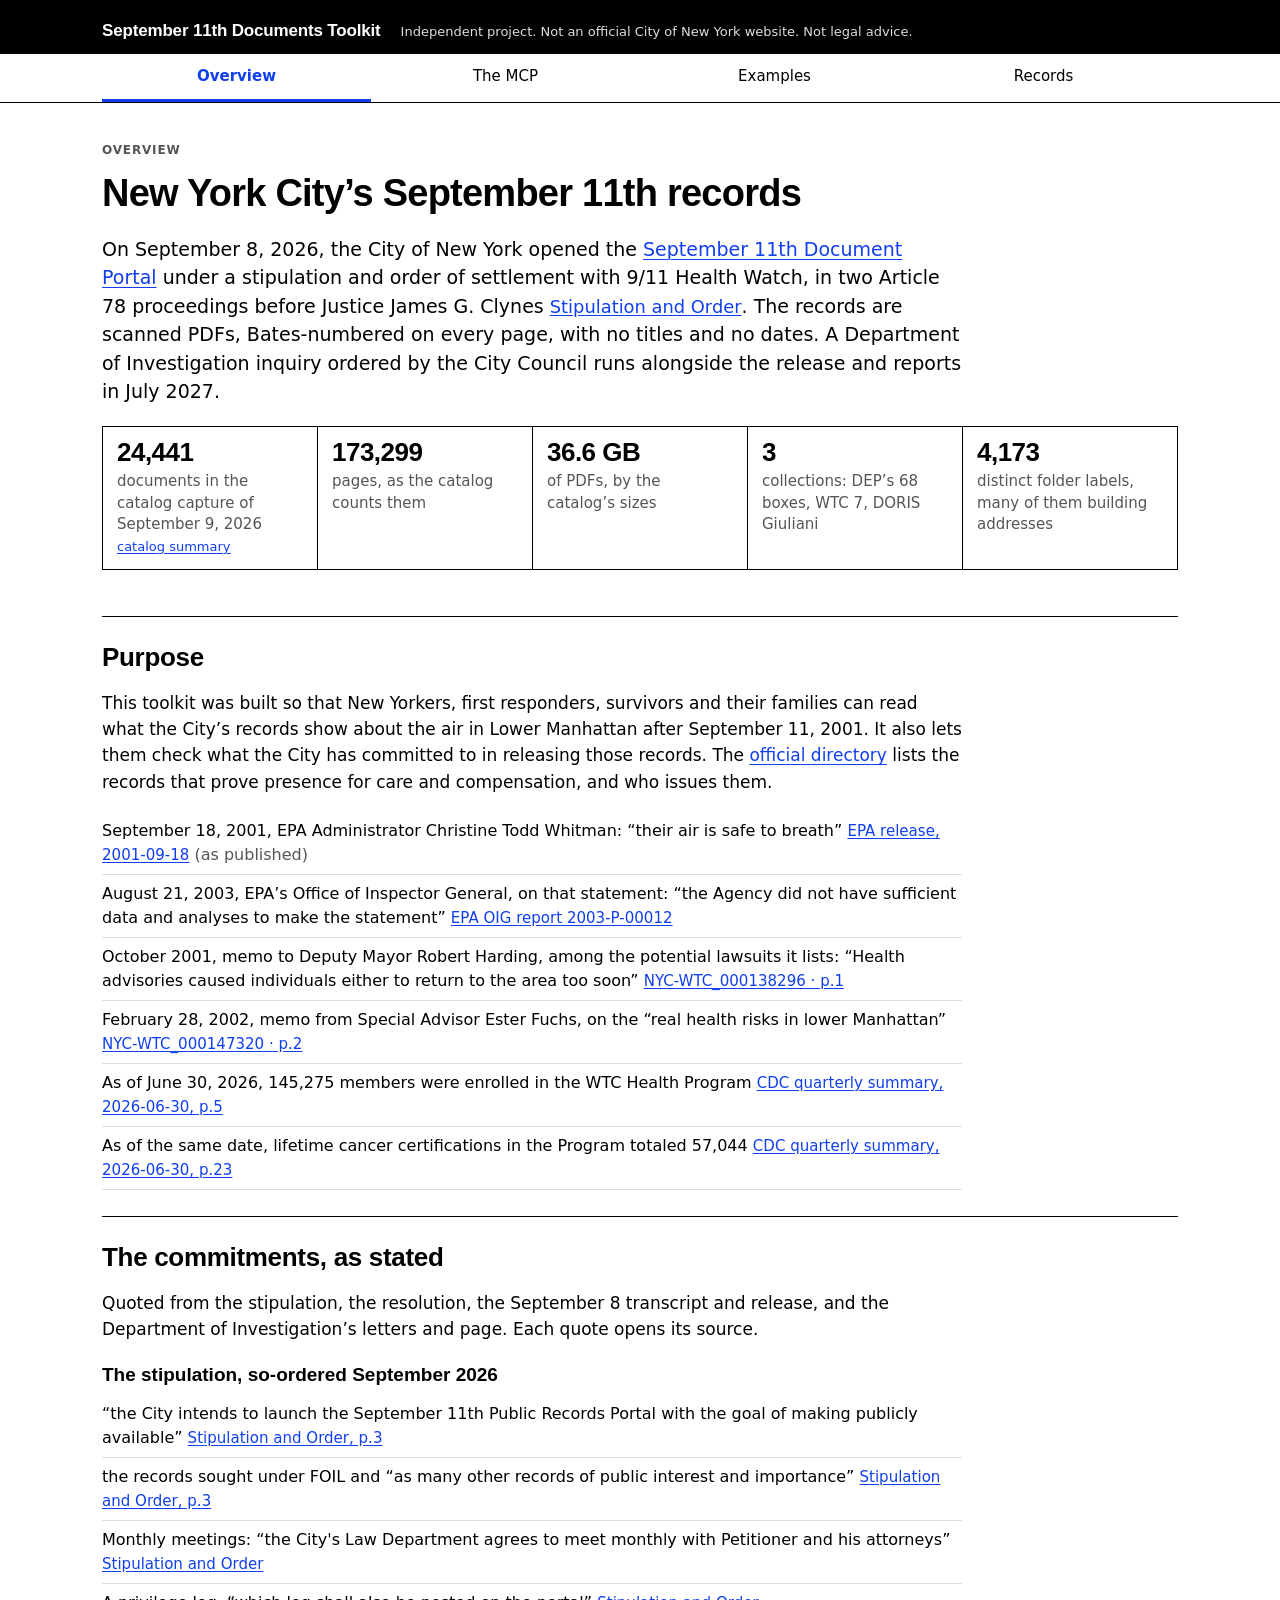
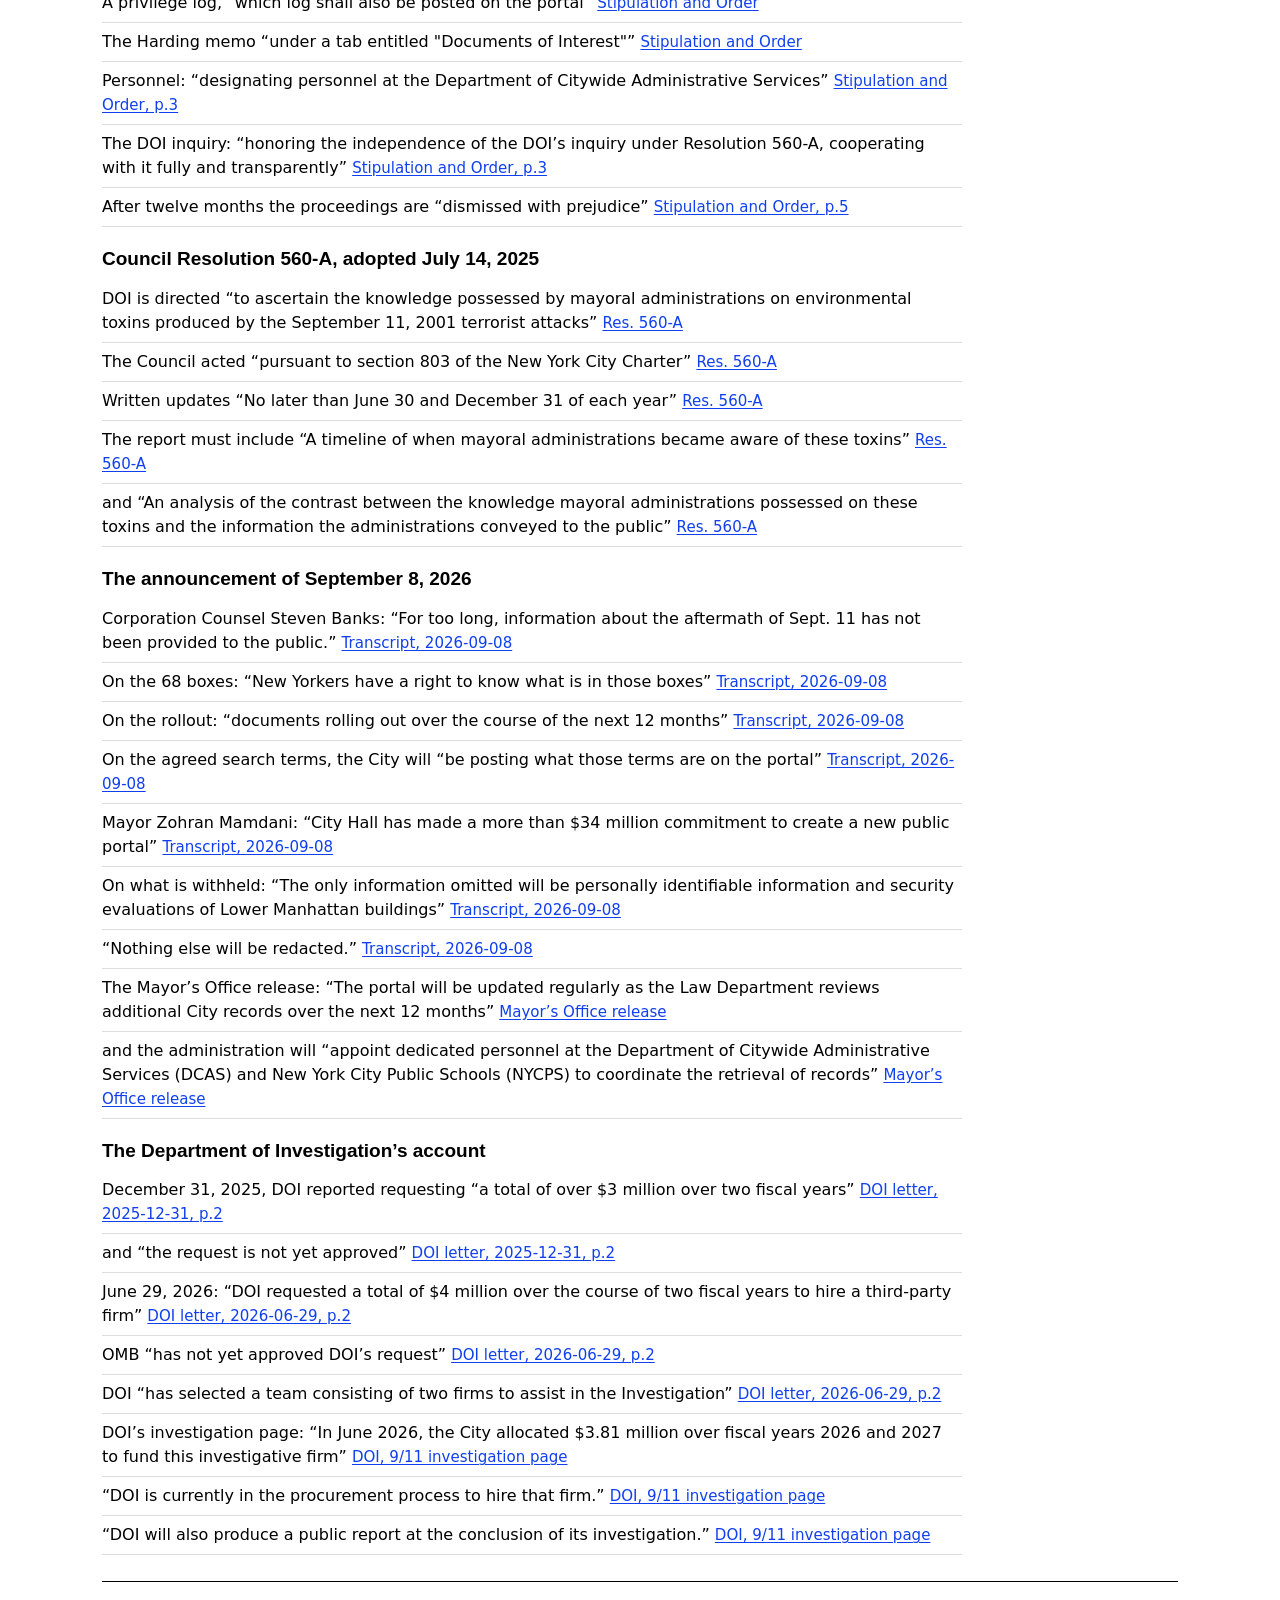
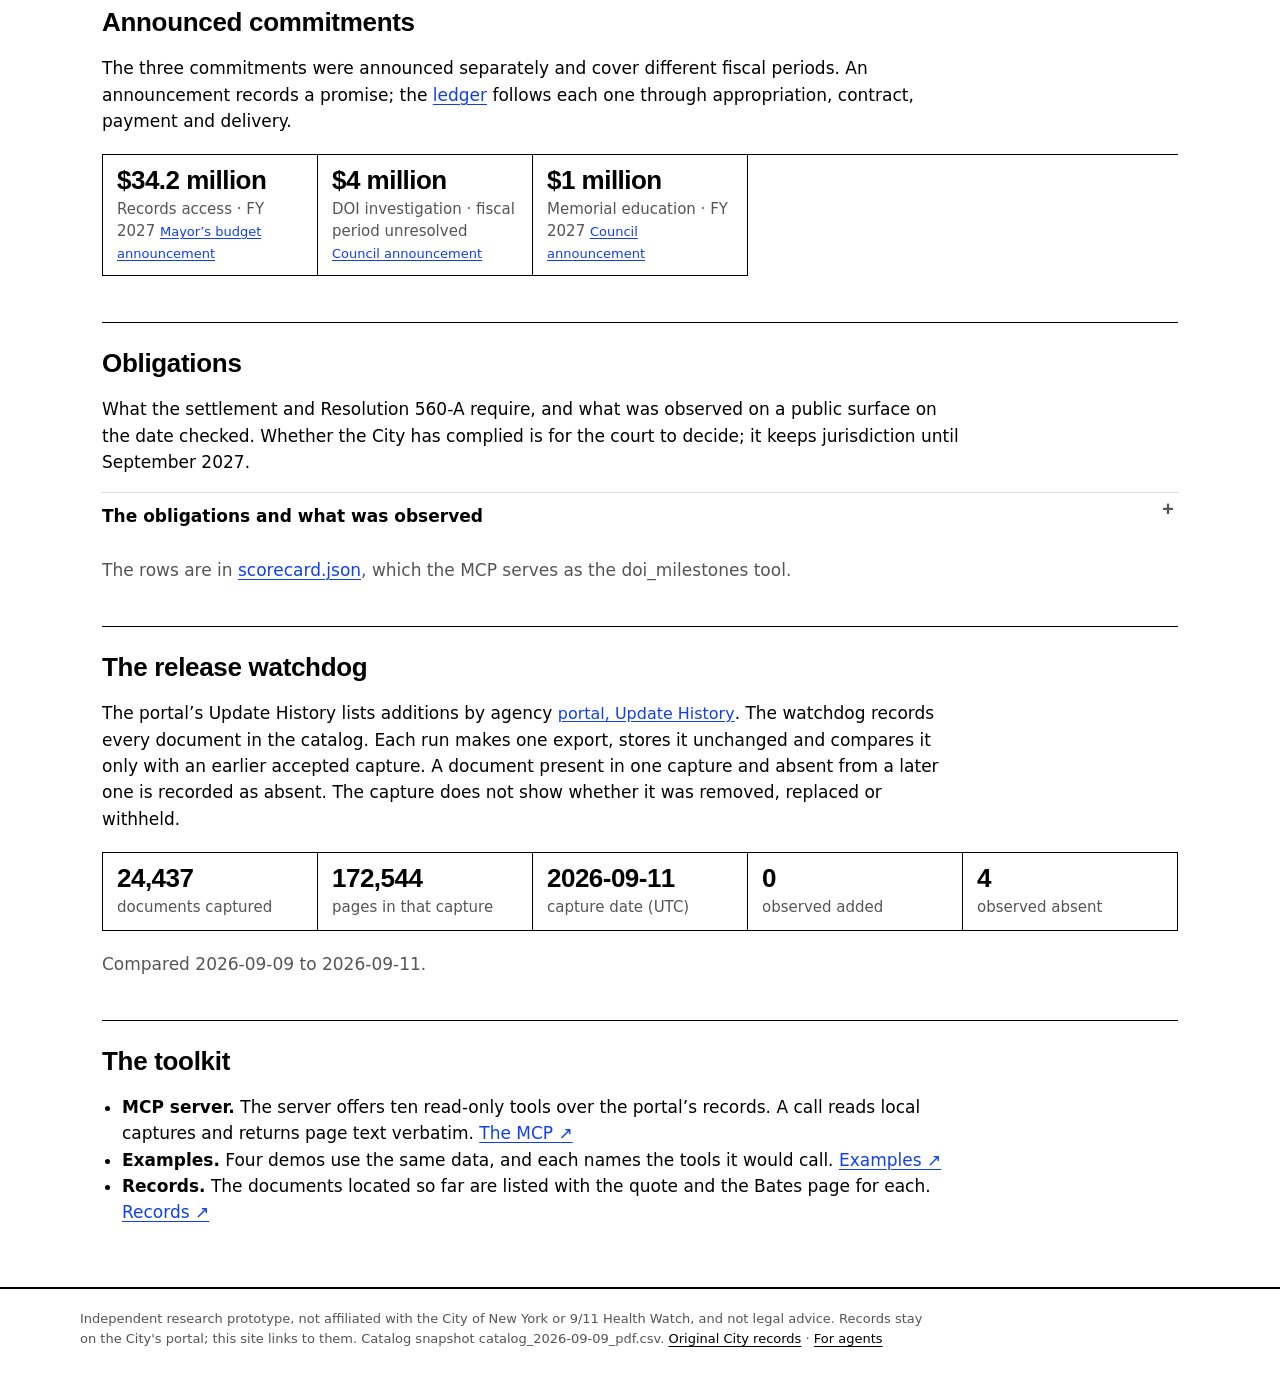
==== docs/index.html @ 3d961993 "Publish the September 11th Documents toolkit A read-only MCP server over New York City's September 1" ====
<!DOCTYPE html>
<html lang="en" data-theme="light">
<head>
<meta charset="utf-8">
<meta http-equiv="Content-Security-Policy" content="default-src 'none'; script-src 'self'; style-src 'self'; img-src 'self' data:; connect-src 'self'; object-src 'none'; base-uri 'none'; form-action 'none'">
<meta name="referrer" content="no-referrer">
<meta name="viewport" content="width=device-width, initial-scale=1">
<title>Overview · September 11th Documents Toolkit</title>
<meta name="description" content="Independent tools over New York City's September 11th Document Portal, built so New Yorkers, first responders and their families can read what the records show about the air after September 11, 2001: what the settlement and Council Resolution 560-A require, what the City said on September 8, 2026, what was announced for it, and what the catalog captures show.">
<link rel="canonical" href="https://pranava0x0.github.io/sept11documents-mcp/">
<link rel="stylesheet" href="assets/site.css?v=d8587092">
</head>
<body>
<a class="skip" href="#main">Skip to main content</a>
<!-- BUILD:mast -->
<header class="mast"><div class="in"><a class="word" href="index.html">September 11th Documents Toolkit</a><span class="note">Independent project. Not an official City of New York website. Not legal advice.</span></div></header>
<nav class="top" aria-label="Pages"><div class="in"><ul>
<li><a href="index.html" aria-current="page">Overview</a></li><li><a href="toolkit.html">The MCP</a></li><li><a href="examples.html">Examples</a></li><li><a href="records.html">Records</a></li>
</ul></div></nav>
<!-- /BUILD:mast -->
<main id="main">
<section id="overview">
<p class="eyebrow">Overview</p>
<h1 id="top">New York City’s September 11th records</h1>
<p class="intro">On September 8, 2026, the City of New York opened the <a href="https://sept11documents.cityofnewyork.us/">September 11th Document Portal</a> under a stipulation and order of settlement with 9/11 Health Watch, in two Article 78 proceedings before Justice James G. Clynes <a class="cite" href="https://www.911healthwatch.org/files/101ba5889feaae84c19c8f8.pdf">Stipulation and Order</a>. The records are scanned PDFs, Bates-numbered on every page, with no titles and no dates. A Department of Investigation inquiry ordered by the City Council runs alongside the release and reports in July 2027.</p>
<div class="ledger" aria-label="The catalog on September 9, 2026">
<div><b data-metric="documents">24,441</b><span>documents in the catalog capture of September 9, 2026 <a class="cite" href="data/catalog-summary.json">catalog summary</a></span></div>
<div><b data-metric="pages">173,299</b><span>pages, as the catalog counts them</span></div>
<div><b data-metric="pdf_bytes">36.6 GB</b><span>of PDFs, by the catalog’s sizes</span></div>
<div><b data-metric="collections">3</b><span>collections: DEP’s 68 boxes, WTC 7, DORIS Giuliani</span></div>
<div><b data-metric="folders">4,173</b><span>distinct folder labels, many of them building addresses</span></div>
</div>
</section>
<section id="purpose">
<h2>Purpose</h2>
<p>This toolkit was built so that New Yorkers, first responders, survivors and their families can read what the City’s records show about the air in Lower Manhattan after September 11, 2001. It also lets them check what the City has committed to in releasing those records. The <a href="examples.html#demo-help">official directory</a> lists the records that prove presence for care and compensation, and who issues them.</p>
<!-- BUILD:purpose -->
<ul class="statements"><li>September 18, 2001, EPA Administrator Christine Todd Whitman: <q>their air is safe to breath</q> <a class="cite" href="https://www.epa.gov/archive/epapages/newsroom_archive/newsreleases/ed368f43303656488525744e00039488.html">EPA release, 2001-09-18</a> <span class="muted">(as published)</span></li><li>August 21, 2003, EPA’s Office of Inspector General, on that statement: <q>the Agency did not have sufficient data and analyses to make the statement</q> <a class="cite" href="https://19january2021snapshot.epa.gov/sites/static/files/2015-10/documents/wtc_report_20030821.pdf">EPA OIG report 2003-P-00012</a></li><li>October 2001, memo to Deputy Mayor Robert Harding, among the potential lawsuits it lists: <q>Health advisories caused individuals either to return to the area too soon</q> <a class="cite" href="https://sept11documents.cityofnewyork.us/apps/content/September11_MD/NYC-WTC_000138296.pdf#page=1">NYC-WTC_000138296 · p.1</a></li><li>February 28, 2002, memo from Special Advisor Ester Fuchs, on the <q>real health risks in lower Manhattan</q> <a class="cite" href="https://sept11documents.cityofnewyork.us/apps/content/September11_MD/NYC-WTC_000147320.pdf#page=2">NYC-WTC_000147320 · p.2</a></li><li>As of June 30, 2026, 145,275 members were enrolled in the WTC Health Program <a class="cite" href="https://www.cdc.gov/wtc/pdfs/statistics/20260630_External_QuarterlyProgramSummary.pdf">CDC quarterly summary, 2026-06-30, p.5</a></li><li>As of the same date, lifetime cancer certifications in the Program totaled 57,044 <a class="cite" href="https://www.cdc.gov/wtc/pdfs/statistics/20260630_External_QuarterlyProgramSummary.pdf">CDC quarterly summary, 2026-06-30, p.23</a></li></ul>
<!-- /BUILD:purpose -->
</section>
<section id="statements">
<h2>The commitments, as stated</h2>
<p>Quoted from the stipulation, the resolution, the September 8 transcript and release, and the Department of Investigation’s letters and page. Each quote opens its source.</p>
<!-- BUILD:statements -->
<h3>The stipulation, so-ordered September 2026</h3>
<ul class="statements"><li><q>the City intends to launch the September 11th Public Records Portal with the goal of making publicly available</q> <a class="cite" href="https://www.911healthwatch.org/files/101ba5889feaae84c19c8f8.pdf">Stipulation and Order, p.3</a></li><li>the records sought under FOIL and <q>as many other records of public interest and importance</q> <a class="cite" href="https://www.911healthwatch.org/files/101ba5889feaae84c19c8f8.pdf">Stipulation and Order, p.3</a></li><li>Monthly meetings: <q>the City&#x27;s Law Department agrees to meet monthly with Petitioner and his attorneys</q> <a class="cite" href="https://www.911healthwatch.org/files/101ba5889feaae84c19c8f8.pdf">Stipulation and Order</a></li><li>A privilege log, <q>which log shall also be posted on the portal</q> <a class="cite" href="https://www.911healthwatch.org/files/101ba5889feaae84c19c8f8.pdf">Stipulation and Order</a></li><li>The Harding memo <q>under a tab entitled &quot;Documents of Interest&quot;</q> <a class="cite" href="https://www.911healthwatch.org/files/101ba5889feaae84c19c8f8.pdf">Stipulation and Order</a></li><li>Personnel: <q>designating personnel at the Department of Citywide Administrative Services</q> <a class="cite" href="https://www.911healthwatch.org/files/101ba5889feaae84c19c8f8.pdf">Stipulation and Order, p.3</a></li><li>The DOI inquiry: <q>honoring the independence of the DOI’s inquiry under Resolution 560-A, cooperating with it fully and transparently</q> <a class="cite" href="https://www.911healthwatch.org/files/101ba5889feaae84c19c8f8.pdf">Stipulation and Order, p.3</a></li><li>After twelve months the proceedings are <q>dismissed with prejudice</q> <a class="cite" href="https://www.911healthwatch.org/files/101ba5889feaae84c19c8f8.pdf">Stipulation and Order, p.5</a></li></ul>
<h3>Council Resolution 560-A, adopted July 14, 2025</h3>
<ul class="statements"><li>DOI is directed <q>to ascertain the knowledge possessed by mayoral administrations on environmental toxins produced by the September 11, 2001 terrorist attacks</q> <a class="cite" href="https://legistar.council.nyc.gov/LegislationDetail.aspx?GUID=E65C6055-76FF-41B9-BDC5-016ED8FF75B0&amp;ID=6860206">Res. 560-A</a></li><li>The Council acted <q>pursuant to section 803 of the New York City Charter</q> <a class="cite" href="https://legistar.council.nyc.gov/LegislationDetail.aspx?GUID=E65C6055-76FF-41B9-BDC5-016ED8FF75B0&amp;ID=6860206">Res. 560-A</a></li><li>Written updates <q>No later than June 30 and December 31 of each year</q> <a class="cite" href="https://legistar.council.nyc.gov/LegislationDetail.aspx?GUID=E65C6055-76FF-41B9-BDC5-016ED8FF75B0&amp;ID=6860206">Res. 560-A</a></li><li>The report must include <q>A timeline of when mayoral administrations became aware of these toxins</q> <a class="cite" href="https://legistar.council.nyc.gov/LegislationDetail.aspx?GUID=E65C6055-76FF-41B9-BDC5-016ED8FF75B0&amp;ID=6860206">Res. 560-A</a></li><li>and <q>An analysis of the contrast between the knowledge mayoral administrations possessed on these toxins and the information the administrations conveyed to the public</q> <a class="cite" href="https://legistar.council.nyc.gov/LegislationDetail.aspx?GUID=E65C6055-76FF-41B9-BDC5-016ED8FF75B0&amp;ID=6860206">Res. 560-A</a></li></ul>
<h3>The announcement of September 8, 2026</h3>
<ul class="statements"><li>Corporation Counsel Steven Banks: <q>For too long, information about the aftermath of Sept. 11 has not been provided to the public.</q> <a class="cite" href="https://www.nyc.gov/mayors-office/news/2026/09/transcript--25-years-later--mamdani-adminstrtation-opens-city-s-">Transcript, 2026-09-08</a></li><li>On the 68 boxes: <q>New Yorkers have a right to know what is in those boxes</q> <a class="cite" href="https://www.nyc.gov/mayors-office/news/2026/09/transcript--25-years-later--mamdani-adminstrtation-opens-city-s-">Transcript, 2026-09-08</a></li><li>On the rollout: <q>documents rolling out over the course of the next 12 months</q> <a class="cite" href="https://www.nyc.gov/mayors-office/news/2026/09/transcript--25-years-later--mamdani-adminstrtation-opens-city-s-">Transcript, 2026-09-08</a></li><li>On the agreed search terms, the City will <q>be posting what those terms are on the portal</q> <a class="cite" href="https://www.nyc.gov/mayors-office/news/2026/09/transcript--25-years-later--mamdani-adminstrtation-opens-city-s-">Transcript, 2026-09-08</a></li><li>Mayor Zohran Mamdani: <q>City Hall has made a more than $34 million commitment to create a new public portal</q> <a class="cite" href="https://www.nyc.gov/mayors-office/news/2026/09/transcript--25-years-later--mamdani-adminstrtation-opens-city-s-">Transcript, 2026-09-08</a></li><li>On what is withheld: <q>The only information omitted will be personally identifiable information and security evaluations of Lower Manhattan buildings</q> <a class="cite" href="https://www.nyc.gov/mayors-office/news/2026/09/transcript--25-years-later--mamdani-adminstrtation-opens-city-s-">Transcript, 2026-09-08</a></li><li><q>Nothing else will be redacted.</q> <a class="cite" href="https://www.nyc.gov/mayors-office/news/2026/09/transcript--25-years-later--mamdani-adminstrtation-opens-city-s-">Transcript, 2026-09-08</a></li><li>The Mayor’s Office release: <q>The portal will be updated regularly as the Law Department reviews additional City records over the next 12 months</q> <a class="cite" href="https://www.nyc.gov/mayors-office/news/2026/09/25-years-later--mamdani-administration-opens-city-s-9-11-records">Mayor’s Office release</a></li><li>and the administration will <q>appoint dedicated personnel at the Department of Citywide Administrative Services (DCAS) and New York City Public Schools (NYCPS) to coordinate the retrieval of records</q> <a class="cite" href="https://www.nyc.gov/mayors-office/news/2026/09/25-years-later--mamdani-administration-opens-city-s-9-11-records">Mayor’s Office release</a></li></ul>
<h3>The Department of Investigation’s account</h3>
<ul class="statements"><li>December 31, 2025, DOI reported requesting <q>a total of over $3 million over two fiscal years</q> <a class="cite" href="https://www.nyc.gov/assets/doi/downloads/Sept_11_Investigation/12_31_2025Councilupdate.pdf">DOI letter, 2025-12-31, p.2</a></li><li>and <q>the request is not yet approved</q> <a class="cite" href="https://www.nyc.gov/assets/doi/downloads/Sept_11_Investigation/12_31_2025Councilupdate.pdf">DOI letter, 2025-12-31, p.2</a></li><li>June 29, 2026: <q>DOI requested a total of $4 million over the course of two fiscal years to hire a third-party firm</q> <a class="cite" href="https://www.nyc.gov/assets/doi/downloads/Sept_11_Investigation/06_29_2026Council_update.pdf">DOI letter, 2026-06-29, p.2</a></li><li>OMB <q>has not yet approved DOI’s request</q> <a class="cite" href="https://www.nyc.gov/assets/doi/downloads/Sept_11_Investigation/06_29_2026Council_update.pdf">DOI letter, 2026-06-29, p.2</a></li><li>DOI <q>has selected a team consisting of two firms to assist in the Investigation</q> <a class="cite" href="https://www.nyc.gov/assets/doi/downloads/Sept_11_Investigation/06_29_2026Council_update.pdf">DOI letter, 2026-06-29, p.2</a></li><li>DOI’s investigation page: <q>In June 2026, the City allocated $3.81 million over fiscal years 2026 and 2027 to fund this investigative firm</q> <a class="cite" href="https://www.nyc.gov/site/doi/newsroom/9-11-investigation.page">DOI, 9/11 investigation page</a></li><li><q>DOI is currently in the procurement process to hire that firm.</q> <a class="cite" href="https://www.nyc.gov/site/doi/newsroom/9-11-investigation.page">DOI, 9/11 investigation page</a></li><li><q>DOI will also produce a public report at the conclusion of its investigation.</q> <a class="cite" href="https://www.nyc.gov/site/doi/newsroom/9-11-investigation.page">DOI, 9/11 investigation page</a></li></ul>
<!-- /BUILD:statements -->
</section>
<section id="money">
<h2>Announced commitments</h2>
<p>The three commitments were announced separately and cover different fiscal periods. An announcement records a promise; the <a href="examples.html#demo-budget">ledger</a> follows each one through appropriation, contract, payment and delivery.</p>
<!-- BUILD:money -->
<div class="ledger money" aria-label="Announced commitments"><div><b>$34.2 million</b><span>Records access · FY 2027 <a class="cite" href="https://www.nyc.gov/mayors-office/news/2026/06/mayor-mamdani--speaker-menin-reach-handshake-agreement-on-balanc">Mayor’s budget announcement</a></span></div><div><b>$4 million</b><span>DOI investigation · fiscal period unresolved <a class="cite" href="https://council.nyc.gov/press/2026/09/03/3231/">Council announcement</a></span></div><div><b>$1 million</b><span>Memorial education · FY 2027 <a class="cite" href="https://council.nyc.gov/press/2026/09/03/3231/">Council announcement</a></span></div></div>
<!-- /BUILD:money -->
</section>
<section id="obligations">
<h2>Obligations</h2>
<p>What the settlement and Resolution 560-A require, and what was observed on a public surface on the date checked. Whether the City has complied is for the court to decide; it keeps jurisdiction until September 2027.</p>
<details class="fold"><summary>The obligations and what was observed</summary>
<div class="foldbody"><div class="tw"><table>
<colgroup><col class="w14"><col class="w40"><col class="w14"><col class="w32"></colgroup>
<thead><tr><th>Date</th><th>Obligation</th><th>Source</th><th>Status (2026-09-09)</th></tr></thead>
<tbody>
<tr><td data-label="Date">2026-09-08</td><td data-label="Obligation">Portal launched with the records sought under FOIL plus other records of public interest</td><td data-label="Source"><a class="cite" href="https://www.911healthwatch.org/files/101ba5889feaae84c19c8f8.pdf">stipulation</a></td><td data-label="Status (2026-09-09)"><span class="badge met">observed</span></td></tr>
<tr><td data-label="Date">2026-09-08</td><td data-label="Obligation">Harding memo linked under "Documents of Interest"; FAQ explains how it was identified</td><td data-label="Source"><a class="cite" href="https://www.911healthwatch.org/files/101ba5889feaae84c19c8f8.pdf">stipulation</a></td><td data-label="Status (2026-09-09)"><span class="badge partial">partially observed</span><span class="cellnote">Tab previously observed; FAQ explanation read September 9; independent review pending.</span></td></tr>
<tr><td data-label="Date">Monthly, Sept 2026 – Aug 2027</td><td data-label="Obligation">Law Department meets 9/11 Health Watch: documents and pages produced, sources, subjects; new search terms may be raised</td><td data-label="Source"><a class="cite" href="https://www.911healthwatch.org/files/101ba5889feaae84c19c8f8.pdf">stipulation ¶1</a></td><td data-label="Status (2026-09-09)"><span class="badge upcoming">upcoming</span></td></tr>
<tr><td data-label="Date">Rolling</td><td data-label="Obligation">Agreed search terms posted on the portal</td><td data-label="Source"><a class="cite" href="https://www.nyc.gov/mayors-office/news/2026/09/transcript--25-years-later--mamdani-adminstrtation-opens-city-s-">transcript</a></td><td data-label="Status (2026-09-09)"><span class="badge notvisible">not observed on inspected surfaces</span></td></tr>
<tr><td data-label="Date">Rolling</td><td data-label="Obligation">Privilege log of documents located but withheld, posted on the portal</td><td data-label="Source"><a class="cite" href="https://www.911healthwatch.org/files/101ba5889feaae84c19c8f8.pdf">stipulation ¶7</a></td><td data-label="Status (2026-09-09)"><span class="badge notvisible">not observed on inspected surfaces</span></td></tr>
<tr><td data-label="Date">Now</td><td data-label="Obligation">DCAS and Department of Education personnel designated to gather proof-of-presence records for City employees and former public-school students</td><td data-label="Source"><a class="cite" href="https://www.nyc.gov/mayors-office/news/2026/09/25-years-later--mamdani-administration-opens-city-s-9-11-records">press release</a></td><td data-label="Status (2026-09-09)"><span class="badge partial">partially observed</span><span class="cellnote">Announced; contact path not published.</span></td></tr>
<tr><td data-label="Date">2026-12-31</td><td data-label="Obligation">DOI written status update to the Speaker</td><td data-label="Source"><a class="cite" href="https://legistar.council.nyc.gov/LegislationDetail.aspx?GUID=E65C6055-76FF-41B9-BDC5-016ED8FF75B0&amp;ID=6860206">Res. 560-A §1</a></td><td data-label="Status (2026-09-09)"><span class="badge upcoming">upcoming</span></td></tr>
<tr><td data-label="Date">2027-06-30</td><td data-label="Obligation">DOI written status update</td><td data-label="Source"><a class="cite" href="https://legistar.council.nyc.gov/LegislationDetail.aspx?GUID=E65C6055-76FF-41B9-BDC5-016ED8FF75B0&amp;ID=6860206">Res. 560-A §1</a></td><td data-label="Status (2026-09-09)"><span class="badge upcoming">upcoming</span></td></tr>
<tr><td data-label="Date">2027-07-14</td><td data-label="Obligation">DOI report: what administrations knew, a timeline of awareness, and the contrast with what was conveyed to the public</td><td data-label="Source"><a class="cite" href="https://legistar.council.nyc.gov/LegislationDetail.aspx?GUID=E65C6055-76FF-41B9-BDC5-016ED8FF75B0&amp;ID=6860206">Res. 560-A §2</a></td><td data-label="Status (2026-09-09)"><span class="badge upcoming">upcoming</span></td></tr>
<tr><td data-label="Date">2027-09-08</td><td data-label="Obligation">Twelve-month mark; proceedings dismissed with prejudice if the City has performed; the court keeps jurisdiction until then</td><td data-label="Source"><a class="cite" href="https://www.911healthwatch.org/files/101ba5889feaae84c19c8f8.pdf">stipulation ¶7–8</a></td><td data-label="Status (2026-09-09)"><span class="badge upcoming">upcoming</span></td></tr>
</tbody></table></div></div></details>
<p class="muted">The rows are in <a href="data/scorecard.json">scorecard.json</a>, which the MCP serves as the doi_milestones tool.</p>
</section>
<section id="watchdog">
<h2>The release watchdog</h2>
<p>The portal’s Update History lists additions by agency <a class="cite" href="https://sept11documents.cityofnewyork.us/">portal, Update History</a>. The watchdog records every document in the catalog. Each run makes one export,
stores it unchanged and compares it only with an earlier accepted capture. A document present in one
capture and absent from a later one is recorded as absent. The capture does not show whether it was removed,
replaced or withheld.</p>
<div id="watchdog-live" class="ledger" aria-live="polite" aria-label="Latest accepted catalog capture">
<div><b>—</b><span>loading <a class="cite" href="data/watchdog/latest.json">watchdog/latest.json</a></span></div>
</div>
<p class="muted" id="watchdog-note">Written by the watchdog script (scripts/watchdog.py). A capture that
shrinks unexpectedly, arrives malformed, or repeats a document ID is held for review instead of published,
and the pointer keeps the last good record.</p>
</section>
<section id="toolkit-map">
<h2>The toolkit</h2>
<ul class="plain">
<li><strong>MCP server.</strong> The server offers ten read-only tools over the portal’s records. A call reads local captures and returns page text verbatim. <a href="toolkit.html">The MCP ↗</a></li>
<li><strong>Examples.</strong> Four demos use the same data, and each names the tools it would call. <a href="examples.html">Examples ↗</a></li>
<li><strong>Records.</strong> The documents located so far are listed with the quote and the Bates page for each. <a href="records.html">Records ↗</a></li>
</ul>
</section>
</main>
<!-- BUILD:footer -->
<footer><div class="in">
<p>Independent research prototype, not affiliated with the City of New York or 9/11 Health Watch, and not legal advice. Records stay on the City's portal; this site links to them. Catalog snapshot catalog_2026-09-09_pdf.csv. <a href="https://sept11documents.cityofnewyork.us/">Original City records</a> · <a href="llms.txt">For agents</a></p>
</div></footer>
<!-- /BUILD:footer -->
<script src="assets/site.js?v=68349ee7" defer></script>
</body>
</html>
---- docs/assets/site.css ----
:root{--bg:#ffffff;--surface:#ffffff;--surface-2:#eeeeee;--border:#dddddd;--rule:#000000;--text:#000000;--text-muted:#555555;--accent:#103fef;--on-accent:#ffffff;--accent-hover:#050560;--caution:#ffb320;--on-caution:#000000;--error:#ec131e;--on-error:#ffffff;--success:#00b703;--on-success:#000000;--font-sans:-apple-system,BlinkMacSystemFont,"Segoe UI",system-ui,"Helvetica Neue",Arial,sans-serif;--font-head:"Helvetica Neue",-apple-system,BlinkMacSystemFont,"Segoe UI",Arial,sans-serif;--font-mono:ui-monospace,"SF Mono",Menlo,Consolas,monospace;--measure:860px;--mast-bg:#000000;--on-mast:#ffffff;--on-mast-muted:#dddddd;font-feature-settings:"tnum"}
[data-theme="dark"]{--bg:#111111;--surface:#161616;--surface-2:#222222;--border:#333333;--rule:#ffffff;--text:#f2f2f2;--text-muted:#b0b0b0;--accent:#8ab4ff;--on-accent:#000000;--accent-hover:#b5dbff;--error:#ff6b6b;--on-error:#000000;--success:#5ee27a;--on-success:#000000}
@media (prefers-color-scheme:dark){:root:not([data-theme="light"]){--bg:#111111;--surface:#161616;--surface-2:#222222;--border:#333333;--rule:#ffffff;--text:#f2f2f2;--text-muted:#b0b0b0;--accent:#8ab4ff;--on-accent:#000000;--accent-hover:#b5dbff;--error:#ff6b6b;--on-error:#000000;--success:#5ee27a;--on-success:#000000}}
*{box-sizing:border-box}
html{scroll-behavior:smooth}
@media (prefers-reduced-motion:reduce){html{scroll-behavior:auto}*{transition:none!important}}
body{margin:0;background:var(--bg);color:var(--text);font-family:var(--font-sans);font-size:17px;line-height:1.55;overflow-wrap:break-word}
a{color:var(--accent);text-decoration-thickness:1px;text-underline-offset:3px;transition:color 120ms}
a:hover{color:var(--accent-hover)}
a:focus-visible,button:focus-visible,summary:focus-visible{outline:3px solid var(--accent);outline-offset:2px}
.skip{position:absolute;left:-999px;top:8px;background:var(--accent);color:var(--on-accent);padding:8px 12px}
.skip:focus{left:8px;z-index:10}
.mast{border-top:8px solid var(--rule);background:var(--mast-bg);color:var(--on-mast)}
.mast .in{max-width:1120px;margin:0 auto;padding:10px 22px;display:flex;flex-wrap:wrap;align-items:baseline;gap:4px 20px}
.mast .word{font-family:var(--font-head);font-weight:700;font-size:17px;letter-spacing:-.01em;color:var(--on-mast);text-decoration:none}
.mast .note{font-size:13px;line-height:1.4;color:var(--on-mast-muted)}
nav.top{border-bottom:1px solid var(--rule)}
nav.top .in{max-width:1120px;margin:0 auto;padding:0 22px}
nav.top ul{list-style:none;margin:0;padding:0;display:flex;flex-wrap:wrap;gap:0 22px}
nav.top li a{display:inline-block;padding:10px 0;font-size:15px;font-weight:500;color:var(--text);text-decoration:none;border-bottom:3px solid transparent}
nav.top li a:hover{border-bottom-color:var(--accent);color:var(--text)}
main{max-width:1120px;margin:0 auto;padding:0 22px}
section{padding:26px 0;border-bottom:1px solid var(--rule)}
section:last-of-type{border-bottom:0}
h1{font-family:var(--font-head);font-weight:700;font-size:38px;line-height:1.15;letter-spacing:-.02em;margin:0 0 12px;max-width:var(--measure)}
h2{font-family:var(--font-head);font-weight:700;font-size:26px;line-height:1.15;letter-spacing:-.012em;margin:0 0 12px}
h3{font-family:var(--font-head);font-weight:600;font-size:19px;line-height:1.3;margin:22px 0 8px}
@media (max-width:639px){body{font-size:16px}h1{font-size:27px}h2{font-size:22px}h3{font-size:18px}}
p,li{max-width:var(--measure)}
.intro{font-size:19px;line-height:1.5;font-weight:400;max-width:var(--measure)}
@media (max-width:639px){.intro{font-size:17px}}
.muted{color:var(--text-muted)}
.ledger{display:grid;grid-template-columns:repeat(auto-fill,minmax(205px,1fr));gap:0;border-top:1px solid var(--rule);border-left:1px solid var(--rule);margin:20px 0}
.ledger div{border-right:1px solid var(--rule);border-bottom:1px solid var(--rule);padding:11px 14px}
.ledger b{display:block;font-family:var(--font-head);font-size:26px;line-height:1.15;font-weight:700;letter-spacing:-.02em}
.ledger span{display:block;font-size:15px;line-height:1.45;color:var(--text-muted);margin-top:3px}
.ledger .cite{font-size:13px}
.cite{font-size:.94em;color:var(--accent);text-decoration:underline;text-underline-offset:2px;white-space:normal;overflow-wrap:break-word}
.cite:hover{color:var(--accent-hover)}
/* Column widths as classes: a page CSP of style-src 'self' blocks a style attribute,
   so an inline width silently stops applying. */
.w14{width:14%}
.w22{width:22%}
.w26{width:26%}
.w30{width:30%}
.w32{width:32%}
.w40{width:40%}
.w52{width:52%}
.w70{width:70%}
table{border-collapse:collapse;width:100%;font-size:15px;margin:10px 0 4px}
/* A tablet-width window scrolls the table sideways; it never squeezes a column
   until a word breaks mid-syllable. Phones get the stacked shape below. */
.tw{overflow-x:auto}
.tw>table{min-width:640px;table-layout:fixed}
.tw>table td{overflow-wrap:break-word}
th,td{text-align:left;vertical-align:top;padding:8px 12px 8px 0;border-bottom:1px solid var(--border)}
th{border-bottom:2px solid var(--rule);font-weight:600}
.cellnote{display:block;margin-top:6px;color:var(--text-muted);font-size:15px;line-height:1.45}
.badge{display:inline-block;font-size:14px;font-weight:600;padding:1px 8px;border:1px solid var(--rule);border-radius:999px;white-space:nowrap}
.badge.met{background:var(--success);color:var(--on-success);border-color:transparent}
.badge.partial,.badge.notvisible{background:var(--caution);color:var(--on-caution);border-color:transparent}
.badge.upcoming{background:var(--surface-2);color:var(--text)}
.badge.p0{background:var(--rule);color:var(--bg)}
.badge.built{background:var(--success);color:var(--on-success);border-color:transparent}
.btn{display:inline-block;background:var(--accent);color:var(--on-accent);padding:12px 18px;font-weight:600;text-decoration:none;font-size:16px;transition:background 120ms}
.btn:hover{background:var(--accent-hover);color:var(--on-accent)}
.btn.alt{background:transparent;color:var(--text);border:2px solid var(--rule)}
.btn.alt:hover{color:var(--accent);border-color:var(--accent)}
pre{background:var(--surface-2);border-left:4px solid var(--rule);padding:14px 16px;overflow-x:auto;font-family:var(--font-mono);font-size:15px;line-height:1.5;margin:8px 0 16px}
code{overflow-wrap:break-word;font-family:var(--font-mono);font-size:.92em}
ol.steps{counter-reset:s;list-style:none;padding:0;margin:0}
ol.steps li{position:relative;padding-left:44px;margin:0 0 14px;max-width:var(--measure)}
ol.steps li::before{counter-increment:s;content:counter(s);position:absolute;left:0;top:2px;width:30px;height:30px;border:2px solid var(--rule);font-family:var(--font-head);font-weight:700;display:flex;align-items:center;justify-content:center;font-size:15px}
.tl{display:grid;grid-template-columns:minmax(0,1fr) minmax(0,1fr);gap:0;border-top:1px solid var(--rule);margin-top:16px}
.tl>div{padding:16px 18px 18px 0;border-bottom:1px solid var(--border)}
.tl>div:nth-child(odd){border-right:1px solid var(--rule)}
.tl>div:nth-child(even){padding-left:18px;padding-right:0}
.tl h4{margin:0 0 6px;font-size:16px;font-weight:600}
.tl p{margin:0 0 8px;font-size:16px}
.tl blockquote{margin:0 0 8px;padding-left:12px;border-left:3px solid var(--border);font-size:16px}
.tl .hd{background:var(--surface-2);font-weight:600;font-size:16px;padding:10px 12px}
@media (max-width:899px){.tl{grid-template-columns:1fr}.tl>div:nth-child(odd){border-right:0}.tl>div:nth-child(even){padding-left:0}}
footer{border-top:8px solid var(--rule);margin-top:40px;padding:28px 22px 48px;font-size:15px;color:var(--text-muted)}
footer .in{max-width:1120px;margin:0 auto}
footer a{color:var(--text)}
ul.plain{padding-left:20px}
/* minmax(0,1fr), not 1fr: a long <code> path sets a column's min-content
   width and pushes the grid past the viewport between 900 and 1100px. */
.two{display:grid;grid-template-columns:minmax(0,1fr) minmax(0,1fr);gap:0 40px}
@media (max-width:899px){.two{grid-template-columns:1fr}}

/* Small phones (iPhone SE and narrower): more room for the words, one figure per row. */
@media (max-width:380px){
main{padding:0 16px}
h1{font-size:25px}
.ledger{grid-template-columns:1fr}
}

@media (max-width:639px){
/* On a phone the same eight figures read as rows: the number in a fixed column,
   its caption beside it. Boxed tiles spent most of their height on padding and
   on captions wrapping in a 150px column. Declared after the base .ledger rule:
   same specificity, so source order decides. */
.ledger{display:block;border-left:0;margin:16px 0}
.ledger div{display:flex;gap:12px;align-items:baseline;border-right:0;padding:7px 0}
.ledger b{flex:0 0 82px;font-size:19px;text-align:right}
.ledger span{margin-top:0;font-size:14px;line-height:1.4}
.ledger .cite{font-size:12px}
}

/* Phones and small tablets: the same table, read as labelled rows. `thead`
   goes away and each cell carries its column name, so no column of prose has
   to survive at 90px wide. Columns return at 768px, where four of them fit. */
@media (max-width:767px){
.tw{overflow-x:visible}
.tw>table{min-width:0;display:block;font-size:16px}
/* Kept in the accessibility tree, out of the layout: a clipped thead whose
   row and cells still lay out as table parts reports a false width. */
.tw>table>thead{position:absolute;width:1px;height:1px;overflow:hidden;clip-path:inset(50%);white-space:nowrap}
.tw>table>thead>tr,.tw>table>thead>tr>th{display:block;width:1px;overflow:hidden;padding:0;border:0}
.tw>table>tbody{display:block}
.tw>table>tbody>tr{display:block;padding:14px 0 4px;border-bottom:1px solid var(--border)}
.tw>table>tbody>tr:first-child{padding-top:4px}
.tw>table>tbody>tr>td{display:block;padding:0 0 10px;border-bottom:0}
.tw>table>tbody>tr>td:before{content:attr(data-label);display:block;margin-bottom:2px;font-size:13px;letter-spacing:.08em;text-transform:uppercase;color:var(--text-muted)}
.tw>table>tbody>tr>td[data-label=""]:before{display:none}
}

/* Shared page links stay reachable while reading reference material. */
nav.top{position:sticky;top:0;z-index:20;background:var(--bg)}
main section[id]{scroll-margin-top:64px}
/* Folds: a section's lead stays visible; its bulk opens on request. */
.fold{border-top:1px solid var(--border);margin:12px 0 4px}
.fold>summary{cursor:pointer;list-style:none;padding:10px 28px 10px 0;font-weight:600;position:relative}
.fold>summary::-webkit-details-marker{display:none}
.fold>summary:after{content:"+";position:absolute;right:4px;top:8px;font-family:var(--font-mono);font-size:20px;line-height:1;color:var(--text-muted)}
.fold[open]>summary:after{content:"\2212"}
.fold>summary:hover{color:var(--accent)}
.fold>summary:focus-visible{outline:3px solid var(--accent);outline-offset:2px}
.fold .foldbody{animation:unfold 180ms ease-out}
@keyframes unfold{from{opacity:0;transform:translateY(-4px)}to{opacity:1;transform:none}}
@media (prefers-reduced-motion:reduce){.fold .foldbody{animation:none}}
@media print{.fold .foldbody{display:block!important}.fold>summary:after{content:""}}

/* Research examples are independent records, not paired evidence. */
.tl{grid-template-columns:1fr}
.tl>div:nth-child(odd){border-right:0}
.tl>div:nth-child(even){padding-left:0}
.cite{white-space:normal;overflow-wrap:break-word}

/* Compact, direct navigation on every width. No mobile menu to open first. */
[hidden]{display:none!important}
nav.top ul{display:grid;grid-template-columns:repeat(4,minmax(0,1fr));gap:0;padding:0}
nav.top li{min-width:0}
nav.top li a{display:flex;align-items:center;justify-content:center;min-height:48px;padding:8px 4px;text-align:center;line-height:1.25}
nav.top li a[aria-current="page"]{border-bottom-color:var(--accent);font-weight:700;color:var(--accent)}
footer{margin-top:18px;padding:16px 22px 24px;border-top:2px solid var(--rule);font-size:13px}
footer p{margin:4px 0}
.workspace-intro{padding:22px 0 16px}
.workspace-intro h1{font-size:34px;margin:4px 0 8px}
.workspace-intro p{margin:0;max-width:none}
.eyebrow{font-size:12px;font-weight:600;letter-spacing:.07em;text-transform:uppercase;color:var(--text-muted)}
.workspace{border:1px solid var(--rule)}
.demo-tabs{display:grid;grid-template-columns:repeat(4,minmax(0,1fr));background:var(--surface-2);border-bottom:1px solid var(--rule)}
.demo-tabs a{display:flex;align-items:center;justify-content:center;text-align:center;min-height:48px;padding:8px;font-size:15px;line-height:1.3;font-weight:600;color:var(--text);text-decoration:none;border-bottom:3px solid transparent}
.demo-tabs a[aria-selected="true"]{border-bottom-color:var(--accent);color:var(--accent);background:var(--bg)}
.demo-panel{padding:20px;border:0;scroll-margin-top:64px}
.demo-heading{display:flex;align-items:baseline;justify-content:space-between;gap:10px;margin-bottom:18px}
.demo-heading h2{font-size:23px;margin:0}
.demo-label{font-size:12px;white-space:nowrap;color:var(--text-muted)}
.demo-grid{display:grid;grid-template-columns:minmax(0,1.65fr) minmax(0,1fr);gap:28px}
.demo-primary{min-width:0}
.demo-primary label{display:block;font-size:14px;font-weight:600;margin-bottom:5px}
select{font:inherit;font-size:16px;border:1px solid var(--rule);border-radius:0;min-height:44px;padding:8px 32px 8px 10px;width:100%;color:var(--text);background:var(--bg)}
select:focus-visible,.demo-panel:focus-visible{outline:3px solid var(--accent);outline-offset:2px}
.demo-context{border-left:1px solid var(--border);padding-left:24px;font-size:15px}
.demo-context h3{font-size:16px;margin:0 0 6px}
.demo-context h3:not(:first-child){margin-top:18px}
.demo-context p{margin:0 0 12px}
.tool-path{font-size:13px;line-height:1.7}
.record-result,.budget-result{margin-top:16px}
.record-result h3,.budget-result h3{margin:4px 0 10px;font-size:21px}
.record-result .eyebrow,.budget-result .eyebrow{margin:0}
.record-result blockquote{font-family:Georgia,"Times New Roman",serif;font-size:21px;line-height:1.5;margin:12px 0;border-left:3px solid var(--accent);padding-left:16px}
.result-note{font-size:13px;line-height:1.45;color:var(--text-muted)}
.result-actions{display:flex;flex-wrap:wrap;align-items:center;gap:8px}
.result-actions .btn{padding:10px 14px;min-height:44px;font-size:15px}
.quiet{font:inherit;font-size:14px;min-height:44px;border:1px solid var(--border);background:var(--bg);color:var(--text);padding:8px 12px;cursor:pointer}
.quiet:hover{border-color:var(--accent);color:var(--accent)}
.source-id{font-size:14px;margin:10px 0 0}
#copy-status:empty{display:none}
.amount{font-size:32px;font-weight:700;letter-spacing:-.02em;margin:6px 0}
.budget-result p:not(.amount):not(.eyebrow){margin:6px 0}
.source-link{display:inline-block;padding:8px 0;font-size:14px}
.evidence-stages{display:grid;grid-template-columns:repeat(5,minmax(0,1fr));margin-top:10px;border:1px solid var(--border)}
.evidence-stages button{font:inherit;font-size:13px;line-height:1.25;min-height:44px;padding:8px 4px;border:0;background:var(--bg);color:var(--text);cursor:pointer}
.evidence-stages button+button{border-left:1px solid var(--border)}
.evidence-stages button[aria-pressed="true"]{background:var(--rule);color:var(--bg)}
.evidence-stages .state{display:block;font-size:11px;font-weight:400;letter-spacing:.05em;text-transform:uppercase;color:var(--text-muted)}
.evidence-stages button[aria-pressed="true"] .state{color:var(--bg)}
.stage-notes{margin:0}
.stage-notes>div{border-bottom:1px solid var(--border);padding:12px 0}
.stage-notes dt{font-size:17px;font-weight:600;margin:0 0 5px}
.stage-notes dd{margin:0;font-size:14px;line-height:1.5}
.stage-notes .next{display:block;margin-top:6px;color:var(--text-muted)}
.help-result h4,.budget-result h4{font-size:16px;margin:18px 0 6px}
.facts{display:grid;grid-template-columns:132px minmax(0,1fr);gap:6px 14px;margin:10px 0;font-size:15px;line-height:1.5}
.facts>div{display:contents}
.facts dt{font-weight:600}
.facts dd{margin:0}
q{quotes:"\201C" "\201D"}
.rules,.lanes,.statements{list-style:none;padding:0;margin:0}
.statements>li{padding:7px 0;border-bottom:1px solid var(--border);font-size:16px;line-height:1.5}
#statements h3{margin-top:20px}
.rules>li,.lanes>li{padding:7px 0;border-bottom:1px solid var(--border);font-size:15px;line-height:1.5}
.lanes>li>b{display:block;margin-bottom:3px}
.lanes ul{margin:0;padding-left:18px}
.lanes li li{margin:3px 0}
.official{font-size:14px;margin:12px 0 0}
.folder-search{margin-top:8px}
.search-row{display:flex;gap:8px}
.search-row input{font:inherit;font-size:16px;flex:1;min-width:0;border:1px solid var(--rule);border-radius:0;min-height:44px;padding:8px 10px;background:var(--bg);color:var(--text)}
.search-row input:focus-visible{outline:3px solid var(--accent);outline-offset:2px}
.search-row .btn{padding:10px 14px;min-height:44px;font-size:15px}
.folder-results{list-style:none;padding:0;margin:8px 0 0;border-top:1px solid var(--border)}
.folder-results li{padding:8px 0;border-bottom:1px solid var(--border);font-size:15px;line-height:1.45}
.folder-results b{display:block;font-weight:600;overflow-wrap:anywhere}
.folder-results .meta{color:var(--text-muted)}
.due-list li{display:flex;gap:10px;flex-wrap:wrap;align-items:baseline;padding:7px 0;border-bottom:1px solid var(--border);font-size:15px}
.due-list b{font-weight:600;white-space:nowrap}
.example{margin-top:18px;border-top:1px solid var(--border);padding-top:12px}
.example h3{margin:4px 0 8px;font-size:19px}
.example pre.response{max-height:440px;overflow:auto;font-size:13px}
.example pre.request{font-size:14px}
#example-choice{max-width:var(--measure)}
.help-strip{display:flex;flex-wrap:wrap;justify-content:space-between;gap:4px 20px;font-size:13px;padding:14px 0}
.help-strip p{margin:0}
.demo-home .ledger{margin:14px 0;grid-template-columns:1fr}
.demo-home .ledger div{display:flex;align-items:baseline;gap:14px}
.demo-home .ledger b{font-size:24px;min-width:146px}
@media (max-width:899px){
  .demo-grid{grid-template-columns:minmax(0,1fr) minmax(0,1fr);gap:20px}
  .demo-context{padding-left:20px}
  .demo-label{display:none}
}
@media (max-width:639px){
  .demo-tabs{grid-template-columns:repeat(2,minmax(0,1fr))}
  .demo-tabs a:nth-child(n+3){border-top:1px solid var(--border)}
  .evidence-stages{grid-template-columns:1fr}
  .evidence-stages button{text-align:left;padding:8px 10px}
  .evidence-stages button+button{border-left:0;border-top:1px solid var(--border)}
  .evidence-stages .state{display:inline;margin-left:8px}
  .facts{grid-template-columns:1fr;gap:2px 0}
  .facts dt{margin-top:8px}
  main,nav.top .in{padding-left:14px;padding-right:14px}
  .mast .in{padding:8px 14px;gap:2px}
  .mast .word{font-size:15px}
  .mast .note{font-size:11px}
  nav.top li a{font-size:13px}
  .workspace-intro{padding:16px 0 12px}
  .workspace-intro h1{font-size:27px}
  .workspace-intro>p:not(.eyebrow){font-size:15px;line-height:1.4}
  .demo-tabs a{font-size:13px;padding:8px 5px}
  .demo-panel{padding:14px}
  .demo-heading{margin-bottom:12px}
  .demo-heading h2{font-size:19px}
  .demo-grid{display:block}
  .demo-context{border-left:0;border-top:1px solid var(--border);padding:12px 0 0;margin-top:14px}
  .demo-context h3,.demo-context .tool-path{display:none}
  .demo-context p{font-size:13px;margin:0 0 8px}
  .record-result h3{font-size:19px}
  .record-result blockquote{font-size:18px;margin:10px 0;padding-left:12px}
  .record-result .eyebrow{font-size:10px}
  .demo-home .ledger b{font-size:21px;min-width:130px;text-align:left;flex:auto}
  .demo-home .ledger span{font-size:14px}
}
@media print{nav.top,.demo-tabs,.copy-citation,.evidence-stages,.folder-search{display:none}.demo-panel{break-inside:avoid}.workspace{border:0}.example pre.response{max-height:none}}
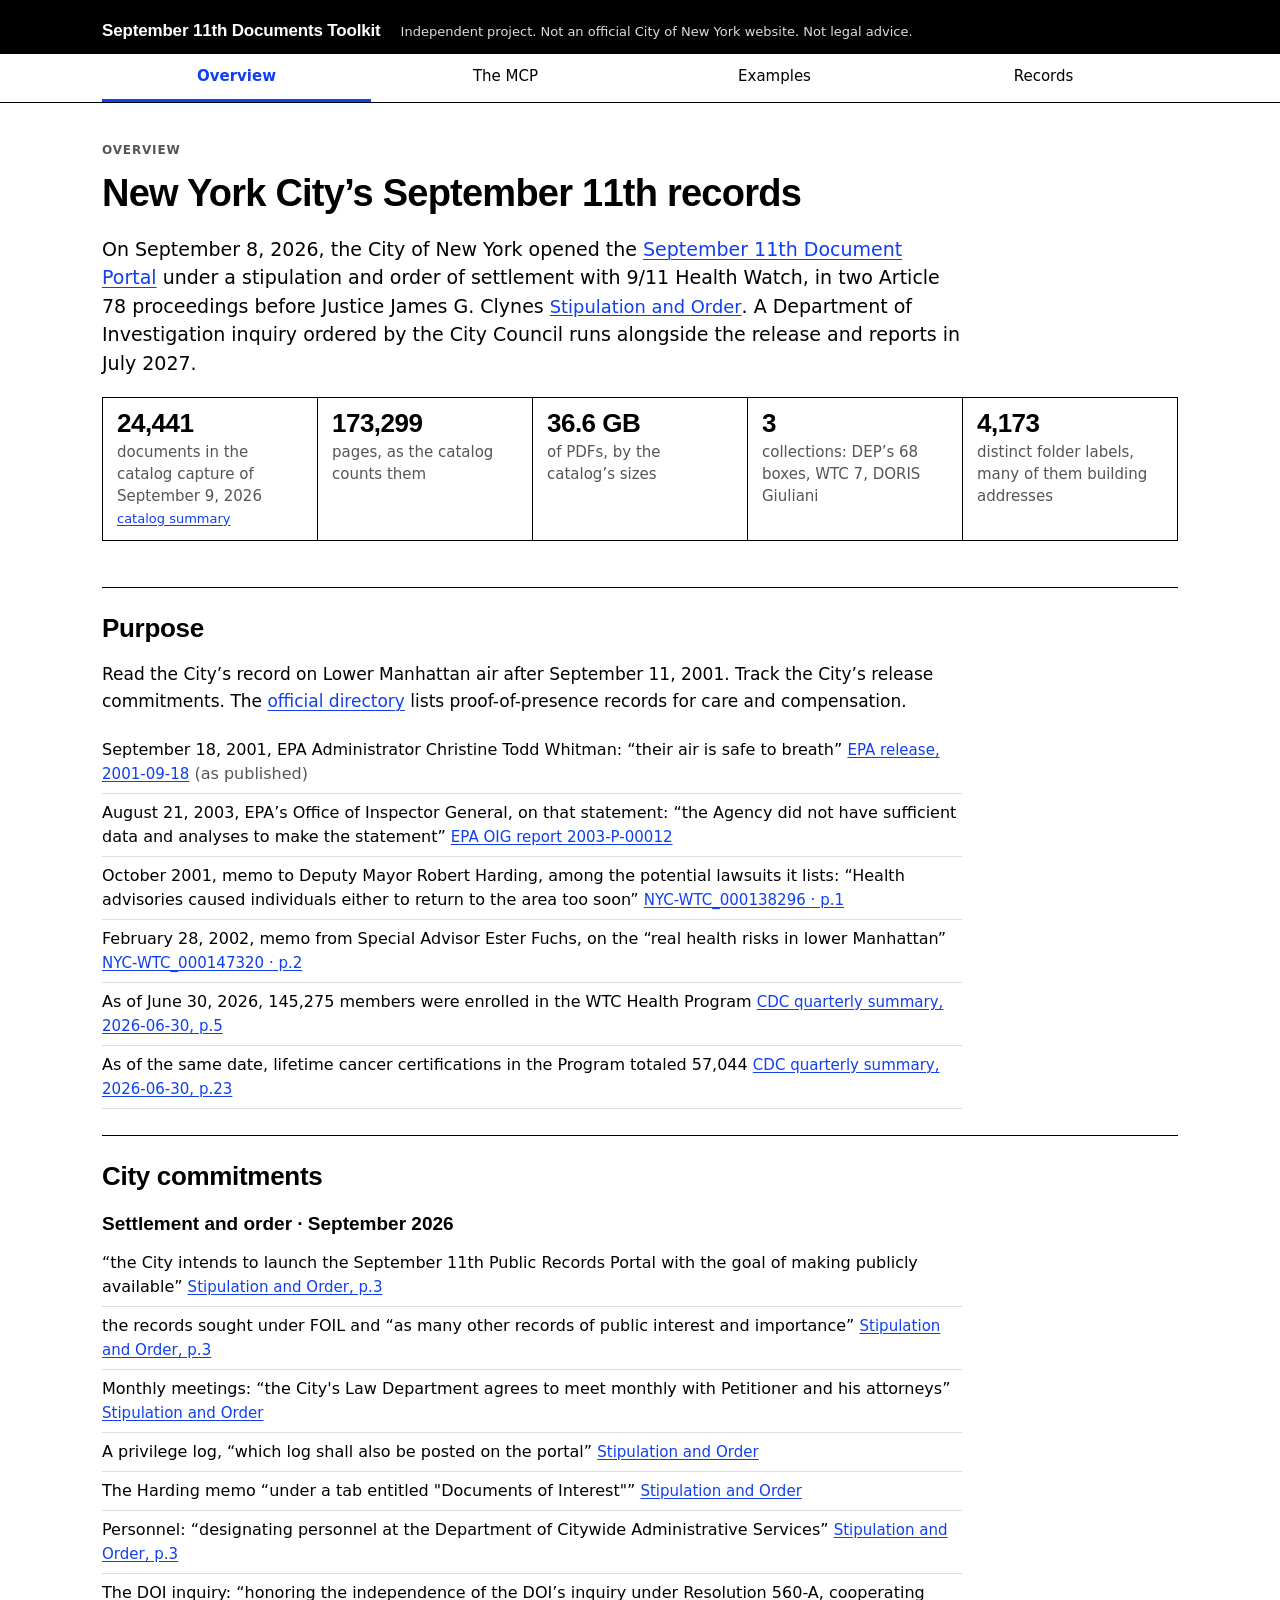
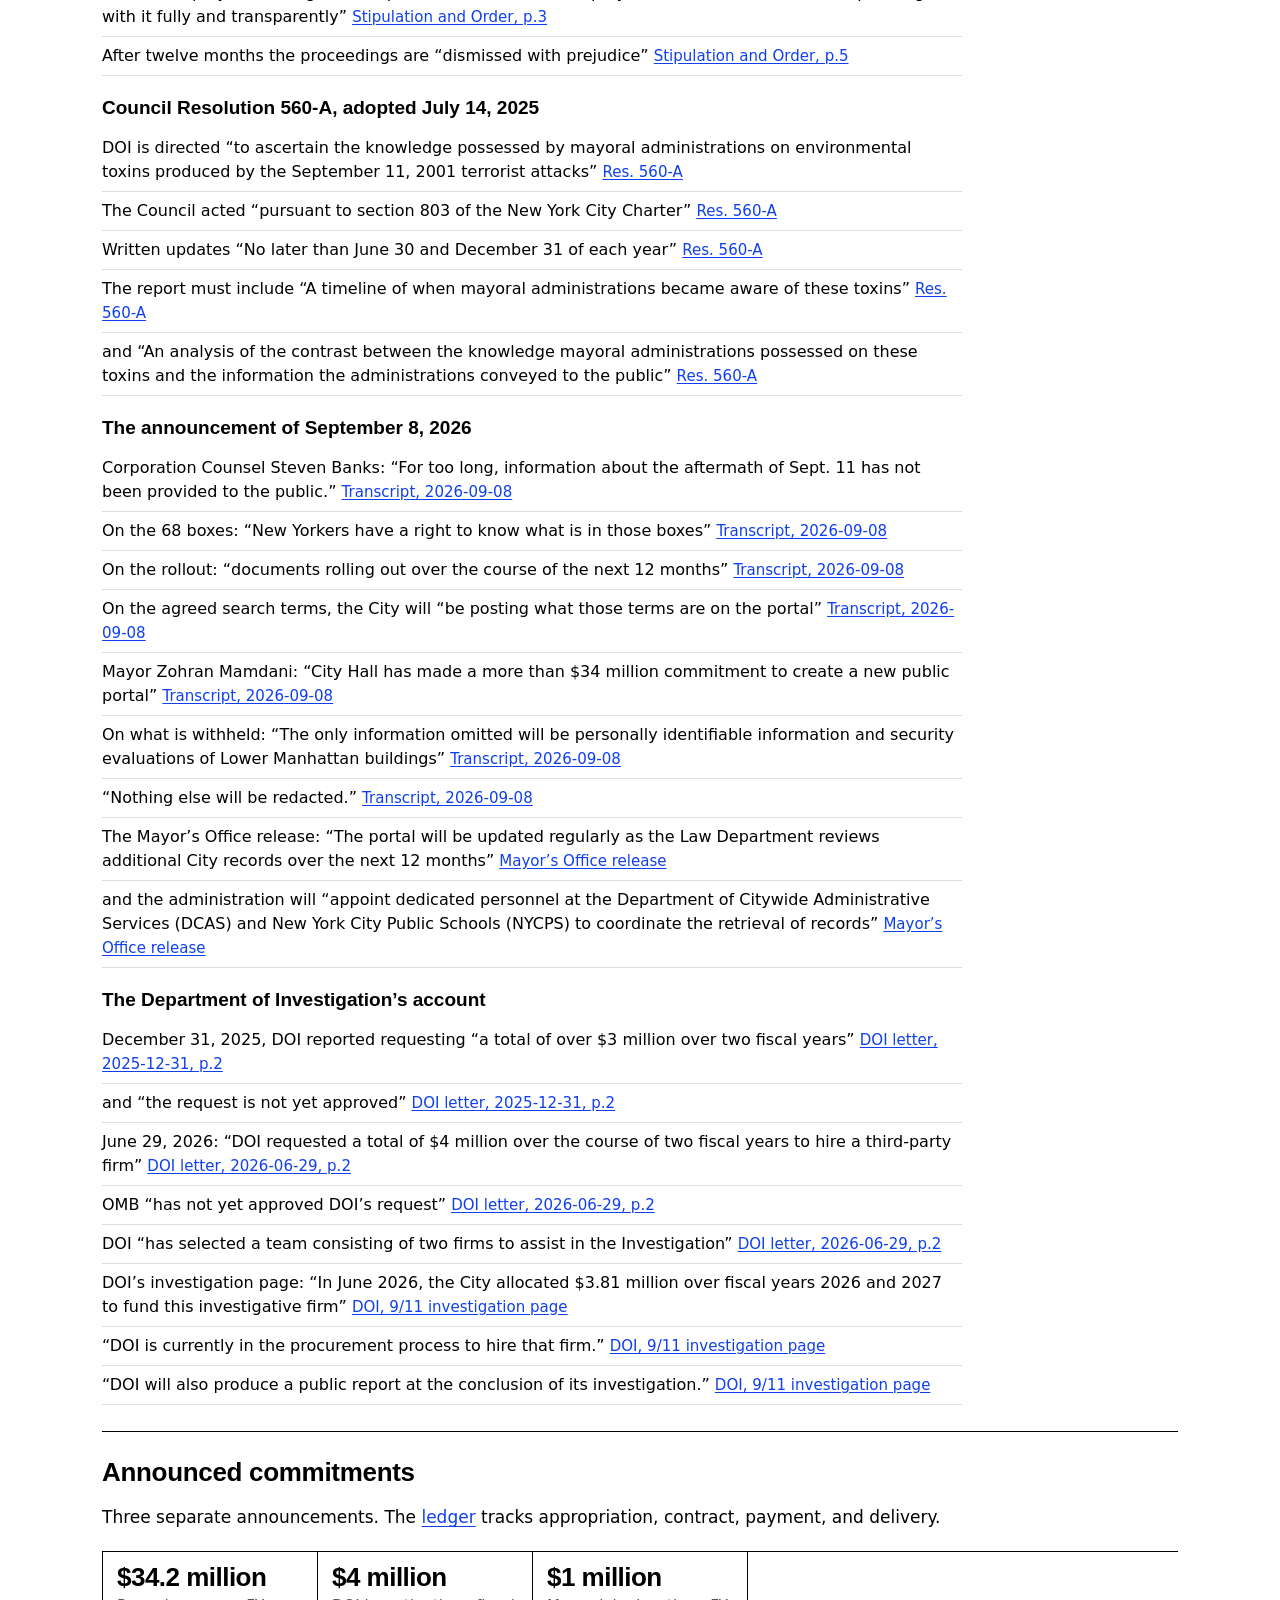
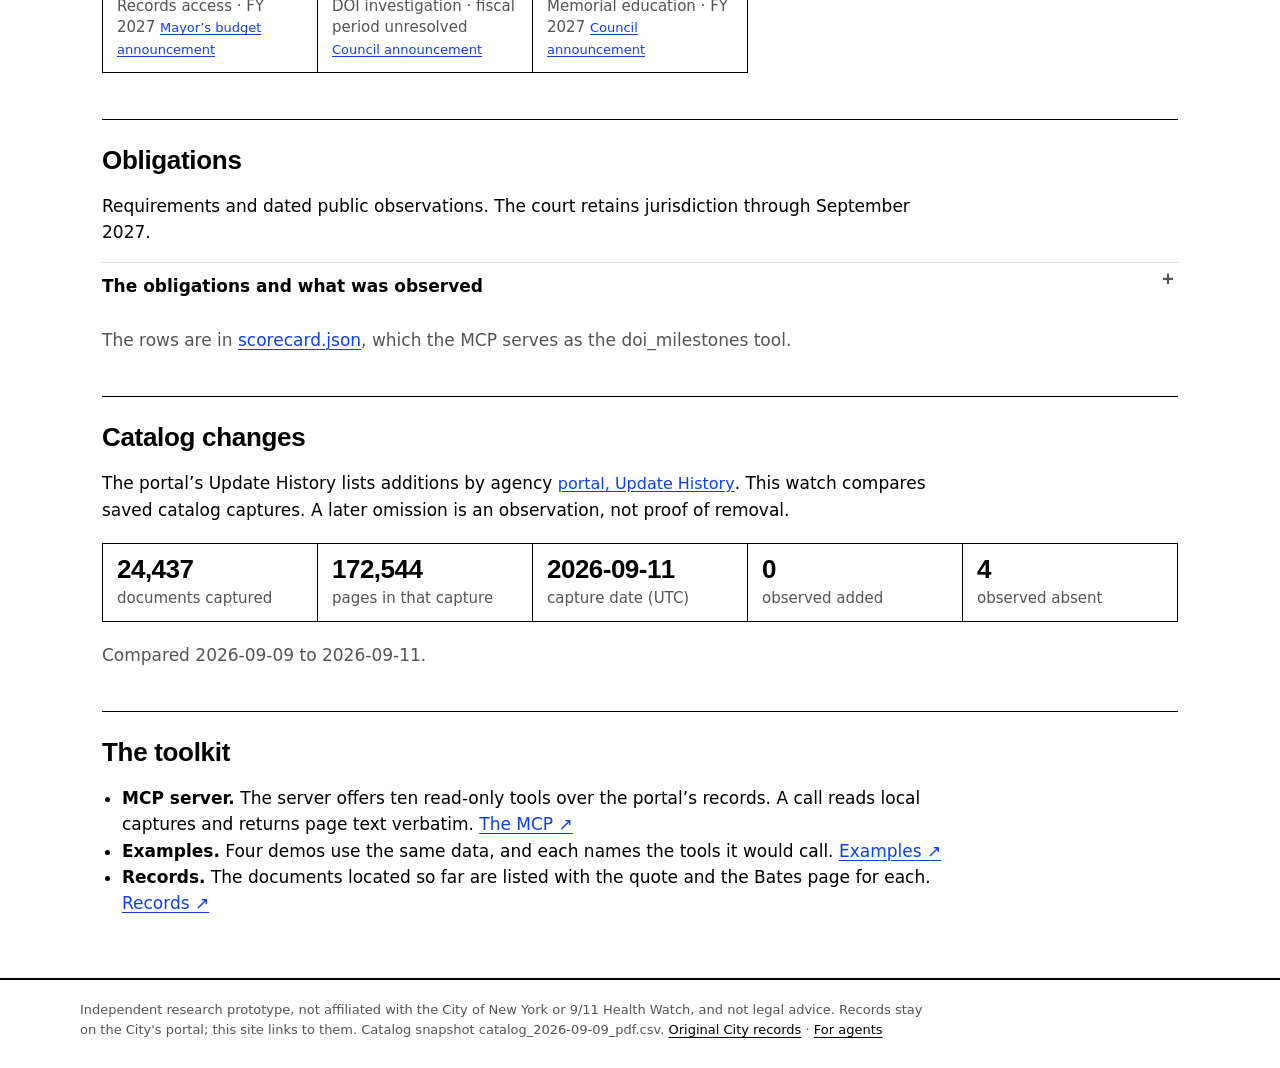
==== commit 26e33e7c: "Tighten public site copy" ====
--- a/docs/index.html
+++ b/docs/index.html
@@ -8,7 +8,7 @@
 <title>Overview · September 11th Documents Toolkit</title>
 <meta name="description" content="Independent tools over New York City's September 11th Document Portal, built so New Yorkers, first responders and their families can read what the records show about the air after September 11, 2001: what the settlement and Council Resolution 560-A require, what the City said on September 8, 2026, what was announced for it, and what the catalog captures show.">
 <link rel="canonical" href="https://pranava0x0.github.io/sept11documents-mcp/">
-<link rel="stylesheet" href="assets/site.css?v=d8587092">
+<link rel="stylesheet" href="assets/site.css?v=f08f4bdd">
 </head>
 <body>
 <a class="skip" href="#main">Skip to main content</a>
@@ -22,7 +22,7 @@
 <section id="overview">
 <p class="eyebrow">Overview</p>
 <h1 id="top">New York City’s September 11th records</h1>
-<p class="intro">On September 8, 2026, the City of New York opened the <a href="https://sept11documents.cityofnewyork.us/">September 11th Document Portal</a> under a stipulation and order of settlement with 9/11 Health Watch, in two Article 78 proceedings before Justice James G. Clynes <a class="cite" href="https://www.911healthwatch.org/files/101ba5889feaae84c19c8f8.pdf">Stipulation and Order</a>. The records are scanned PDFs, Bates-numbered on every page, with no titles and no dates. A Department of Investigation inquiry ordered by the City Council runs alongside the release and reports in July 2027.</p>
+<p class="intro">On September 8, 2026, the City of New York opened the <a href="https://sept11documents.cityofnewyork.us/">September 11th Document Portal</a> under a stipulation and order of settlement with 9/11 Health Watch, in two Article 78 proceedings before Justice James G. Clynes <a class="cite" href="https://www.911healthwatch.org/files/101ba5889feaae84c19c8f8.pdf">Stipulation and Order</a>. A Department of Investigation inquiry ordered by the City Council runs alongside the release and reports in July 2027.</p>
 <div class="ledger" aria-label="The catalog on September 9, 2026">
 <div><b data-metric="documents">24,441</b><span>documents in the catalog capture of September 9, 2026 <a class="cite" href="data/catalog-summary.json">catalog summary</a></span></div>
 <div><b data-metric="pages">173,299</b><span>pages, as the catalog counts them</span></div>
@@ -33,16 +33,15 @@
 </section>
 <section id="purpose">
 <h2>Purpose</h2>
-<p>This toolkit was built so that New Yorkers, first responders, survivors and their families can read what the City’s records show about the air in Lower Manhattan after September 11, 2001. It also lets them check what the City has committed to in releasing those records. The <a href="examples.html#demo-help">official directory</a> lists the records that prove presence for care and compensation, and who issues them.</p>
+<p>Read the City’s record on Lower Manhattan air after September 11, 2001. Track the City’s release commitments. The <a href="examples.html#demo-help">official directory</a> lists proof-of-presence records for care and compensation.</p>
 <!-- BUILD:purpose -->
 <ul class="statements"><li>September 18, 2001, EPA Administrator Christine Todd Whitman: <q>their air is safe to breath</q> <a class="cite" href="https://www.epa.gov/archive/epapages/newsroom_archive/newsreleases/ed368f43303656488525744e00039488.html">EPA release, 2001-09-18</a> <span class="muted">(as published)</span></li><li>August 21, 2003, EPA’s Office of Inspector General, on that statement: <q>the Agency did not have sufficient data and analyses to make the statement</q> <a class="cite" href="https://19january2021snapshot.epa.gov/sites/static/files/2015-10/documents/wtc_report_20030821.pdf">EPA OIG report 2003-P-00012</a></li><li>October 2001, memo to Deputy Mayor Robert Harding, among the potential lawsuits it lists: <q>Health advisories caused individuals either to return to the area too soon</q> <a class="cite" href="https://sept11documents.cityofnewyork.us/apps/content/September11_MD/NYC-WTC_000138296.pdf#page=1">NYC-WTC_000138296 · p.1</a></li><li>February 28, 2002, memo from Special Advisor Ester Fuchs, on the <q>real health risks in lower Manhattan</q> <a class="cite" href="https://sept11documents.cityofnewyork.us/apps/content/September11_MD/NYC-WTC_000147320.pdf#page=2">NYC-WTC_000147320 · p.2</a></li><li>As of June 30, 2026, 145,275 members were enrolled in the WTC Health Program <a class="cite" href="https://www.cdc.gov/wtc/pdfs/statistics/20260630_External_QuarterlyProgramSummary.pdf">CDC quarterly summary, 2026-06-30, p.5</a></li><li>As of the same date, lifetime cancer certifications in the Program totaled 57,044 <a class="cite" href="https://www.cdc.gov/wtc/pdfs/statistics/20260630_External_QuarterlyProgramSummary.pdf">CDC quarterly summary, 2026-06-30, p.23</a></li></ul>
 <!-- /BUILD:purpose -->
 </section>
 <section id="statements">
-<h2>The commitments, as stated</h2>
-<p>Quoted from the stipulation, the resolution, the September 8 transcript and release, and the Department of Investigation’s letters and page. Each quote opens its source.</p>
+<h2>City commitments</h2>
 <!-- BUILD:statements -->
-<h3>The stipulation, so-ordered September 2026</h3>
+<h3>Settlement and order · September 2026</h3>
 <ul class="statements"><li><q>the City intends to launch the September 11th Public Records Portal with the goal of making publicly available</q> <a class="cite" href="https://www.911healthwatch.org/files/101ba5889feaae84c19c8f8.pdf">Stipulation and Order, p.3</a></li><li>the records sought under FOIL and <q>as many other records of public interest and importance</q> <a class="cite" href="https://www.911healthwatch.org/files/101ba5889feaae84c19c8f8.pdf">Stipulation and Order, p.3</a></li><li>Monthly meetings: <q>the City&#x27;s Law Department agrees to meet monthly with Petitioner and his attorneys</q> <a class="cite" href="https://www.911healthwatch.org/files/101ba5889feaae84c19c8f8.pdf">Stipulation and Order</a></li><li>A privilege log, <q>which log shall also be posted on the portal</q> <a class="cite" href="https://www.911healthwatch.org/files/101ba5889feaae84c19c8f8.pdf">Stipulation and Order</a></li><li>The Harding memo <q>under a tab entitled &quot;Documents of Interest&quot;</q> <a class="cite" href="https://www.911healthwatch.org/files/101ba5889feaae84c19c8f8.pdf">Stipulation and Order</a></li><li>Personnel: <q>designating personnel at the Department of Citywide Administrative Services</q> <a class="cite" href="https://www.911healthwatch.org/files/101ba5889feaae84c19c8f8.pdf">Stipulation and Order, p.3</a></li><li>The DOI inquiry: <q>honoring the independence of the DOI’s inquiry under Resolution 560-A, cooperating with it fully and transparently</q> <a class="cite" href="https://www.911healthwatch.org/files/101ba5889feaae84c19c8f8.pdf">Stipulation and Order, p.3</a></li><li>After twelve months the proceedings are <q>dismissed with prejudice</q> <a class="cite" href="https://www.911healthwatch.org/files/101ba5889feaae84c19c8f8.pdf">Stipulation and Order, p.5</a></li></ul>
 <h3>Council Resolution 560-A, adopted July 14, 2025</h3>
 <ul class="statements"><li>DOI is directed <q>to ascertain the knowledge possessed by mayoral administrations on environmental toxins produced by the September 11, 2001 terrorist attacks</q> <a class="cite" href="https://legistar.council.nyc.gov/LegislationDetail.aspx?GUID=E65C6055-76FF-41B9-BDC5-016ED8FF75B0&amp;ID=6860206">Res. 560-A</a></li><li>The Council acted <q>pursuant to section 803 of the New York City Charter</q> <a class="cite" href="https://legistar.council.nyc.gov/LegislationDetail.aspx?GUID=E65C6055-76FF-41B9-BDC5-016ED8FF75B0&amp;ID=6860206">Res. 560-A</a></li><li>Written updates <q>No later than June 30 and December 31 of each year</q> <a class="cite" href="https://legistar.council.nyc.gov/LegislationDetail.aspx?GUID=E65C6055-76FF-41B9-BDC5-016ED8FF75B0&amp;ID=6860206">Res. 560-A</a></li><li>The report must include <q>A timeline of when mayoral administrations became aware of these toxins</q> <a class="cite" href="https://legistar.council.nyc.gov/LegislationDetail.aspx?GUID=E65C6055-76FF-41B9-BDC5-016ED8FF75B0&amp;ID=6860206">Res. 560-A</a></li><li>and <q>An analysis of the contrast between the knowledge mayoral administrations possessed on these toxins and the information the administrations conveyed to the public</q> <a class="cite" href="https://legistar.council.nyc.gov/LegislationDetail.aspx?GUID=E65C6055-76FF-41B9-BDC5-016ED8FF75B0&amp;ID=6860206">Res. 560-A</a></li></ul>
@@ -54,14 +53,14 @@
 </section>
 <section id="money">
 <h2>Announced commitments</h2>
-<p>The three commitments were announced separately and cover different fiscal periods. An announcement records a promise; the <a href="examples.html#demo-budget">ledger</a> follows each one through appropriation, contract, payment and delivery.</p>
+<p>Three separate announcements. The <a href="examples.html#demo-budget">ledger</a> tracks appropriation, contract, payment, and delivery.</p>
 <!-- BUILD:money -->
 <div class="ledger money" aria-label="Announced commitments"><div><b>$34.2 million</b><span>Records access · FY 2027 <a class="cite" href="https://www.nyc.gov/mayors-office/news/2026/06/mayor-mamdani--speaker-menin-reach-handshake-agreement-on-balanc">Mayor’s budget announcement</a></span></div><div><b>$4 million</b><span>DOI investigation · fiscal period unresolved <a class="cite" href="https://council.nyc.gov/press/2026/09/03/3231/">Council announcement</a></span></div><div><b>$1 million</b><span>Memorial education · FY 2027 <a class="cite" href="https://council.nyc.gov/press/2026/09/03/3231/">Council announcement</a></span></div></div>
 <!-- /BUILD:money -->
 </section>
 <section id="obligations">
 <h2>Obligations</h2>
-<p>What the settlement and Resolution 560-A require, and what was observed on a public surface on the date checked. Whether the City has complied is for the court to decide; it keeps jurisdiction until September 2027.</p>
+<p>Requirements and dated public observations. The court retains jurisdiction through September 2027.</p>
 <details class="fold"><summary>The obligations and what was observed</summary>
 <div class="foldbody"><div class="tw"><table>
 <colgroup><col class="w14"><col class="w40"><col class="w14"><col class="w32"></colgroup>
@@ -81,11 +80,8 @@
 <p class="muted">The rows are in <a href="data/scorecard.json">scorecard.json</a>, which the MCP serves as the doi_milestones tool.</p>
 </section>
 <section id="watchdog">
-<h2>The release watchdog</h2>
-<p>The portal’s Update History lists additions by agency <a class="cite" href="https://sept11documents.cityofnewyork.us/">portal, Update History</a>. The watchdog records every document in the catalog. Each run makes one export,
-stores it unchanged and compares it only with an earlier accepted capture. A document present in one
-capture and absent from a later one is recorded as absent. The capture does not show whether it was removed,
-replaced or withheld.</p>
+<h2>Catalog changes</h2>
+<p>The portal’s Update History lists additions by agency <a class="cite" href="https://sept11documents.cityofnewyork.us/">portal, Update History</a>. This watch compares saved catalog captures. A later omission is an observation, not proof of removal.</p>
 <div id="watchdog-live" class="ledger" aria-live="polite" aria-label="Latest accepted catalog capture">
 <div><b>—</b><span>loading <a class="cite" href="data/watchdog/latest.json">watchdog/latest.json</a></span></div>
 </div>
@@ -107,6 +103,6 @@
 <p>Independent research prototype, not affiliated with the City of New York or 9/11 Health Watch, and not legal advice. Records stay on the City's portal; this site links to them. Catalog snapshot catalog_2026-09-09_pdf.csv. <a href="https://sept11documents.cityofnewyork.us/">Original City records</a> · <a href="llms.txt">For agents</a></p>
 </div></footer>
 <!-- /BUILD:footer -->
-<script src="assets/site.js?v=68349ee7" defer></script>
+<script src="assets/site.js?v=ef2e5dd4" defer></script>
 </body>
 </html>
--- a/docs/assets/site.css
+++ b/docs/assets/site.css
@@ -41,10 +41,12 @@
    so an inline width silently stops applying. */
 .w14{width:14%}
 .w22{width:22%}
+.w25{width:25%}
 .w26{width:26%}
 .w30{width:30%}
 .w32{width:32%}
 .w40{width:40%}
+.w50{width:50%}
 .w52{width:52%}
 .w70{width:70%}
 table{border-collapse:collapse;width:100%;font-size:15px;margin:10px 0 4px}
@@ -161,7 +163,7 @@
 .workspace-intro p{margin:0;max-width:none}
 .eyebrow{font-size:12px;font-weight:600;letter-spacing:.07em;text-transform:uppercase;color:var(--text-muted)}
 .workspace{border:1px solid var(--rule)}
-.demo-tabs{display:grid;grid-template-columns:repeat(4,minmax(0,1fr));background:var(--surface-2);border-bottom:1px solid var(--rule)}
+.demo-tabs{display:grid;grid-template-columns:repeat(3,minmax(0,1fr));background:var(--surface-2);border-bottom:1px solid var(--rule)}
 .demo-tabs a{display:flex;align-items:center;justify-content:center;text-align:center;min-height:48px;padding:8px;font-size:15px;line-height:1.3;font-weight:600;color:var(--text);text-decoration:none;border-bottom:3px solid transparent}
 .demo-tabs a[aria-selected="true"]{border-bottom-color:var(--accent);color:var(--accent);background:var(--bg)}
 .demo-panel{padding:20px;border:0;scroll-margin-top:64px}
@@ -179,6 +181,18 @@
 .demo-context p{margin:0 0 12px}
 .tool-path{font-size:13px;line-height:1.7}
 .record-result,.budget-result{margin-top:16px}
+.context-item,.research-path{margin-top:20px;padding-top:16px;border-top:1px solid var(--border)}
+.context-item:first-of-type,.research-path:first-of-type{margin-top:16px}
+.context-item h3,.research-path h3{margin:4px 0 8px;font-size:20px}
+.release-metrics{display:grid;grid-template-columns:repeat(4,minmax(0,1fr));border:1px solid var(--border);margin:12px 0}
+.release-metrics div{padding:12px;border-right:1px solid var(--border)}
+.release-metrics div:last-child{border-right:0}
+.release-metrics b,.release-metrics span{display:block}.release-metrics b{font-size:24px}.release-metrics span{font-size:13px;color:var(--text-muted)}
+.release-result{margin-top:16px}.release-result h3{margin:5px 0 8px;font-size:20px}
+.collection-result{margin-top:16px}.collection-result h3{margin:5px 0 8px;font-size:20px}
+.release-timeline{list-style:none;margin:16px 0;padding:0;border-left:2px solid var(--accent)}
+.release-timeline li{display:grid;gap:5px;padding:0 0 20px 18px;position:relative}.release-timeline li:before{content:"";position:absolute;left:-7px;top:5px;width:10px;height:10px;background:var(--accent);border-radius:50%}
+.release-timeline b{font-size:14px}.release-timeline span{display:block}.release-timeline .muted{font-size:13px}
 .record-result h3,.budget-result h3{margin:4px 0 10px;font-size:21px}
 .record-result .eyebrow,.budget-result .eyebrow{margin:0}
 .record-result blockquote{font-family:Georgia,"Times New Roman",serif;font-size:21px;line-height:1.5;margin:12px 0;border-left:3px solid var(--accent);padding-left:16px}
@@ -268,6 +282,7 @@
   .demo-context{border-left:0;border-top:1px solid var(--border);padding:12px 0 0;margin-top:14px}
   .demo-context h3,.demo-context .tool-path{display:none}
   .demo-context p{font-size:13px;margin:0 0 8px}
+  .release-metrics{grid-template-columns:repeat(2,minmax(0,1fr))}.release-metrics div:nth-child(2){border-right:0}.release-metrics div:nth-child(n+3){border-top:1px solid var(--border)}
   .record-result h3{font-size:19px}
   .record-result blockquote{font-size:18px;margin:10px 0;padding-left:12px}
   .record-result .eyebrow{font-size:10px}
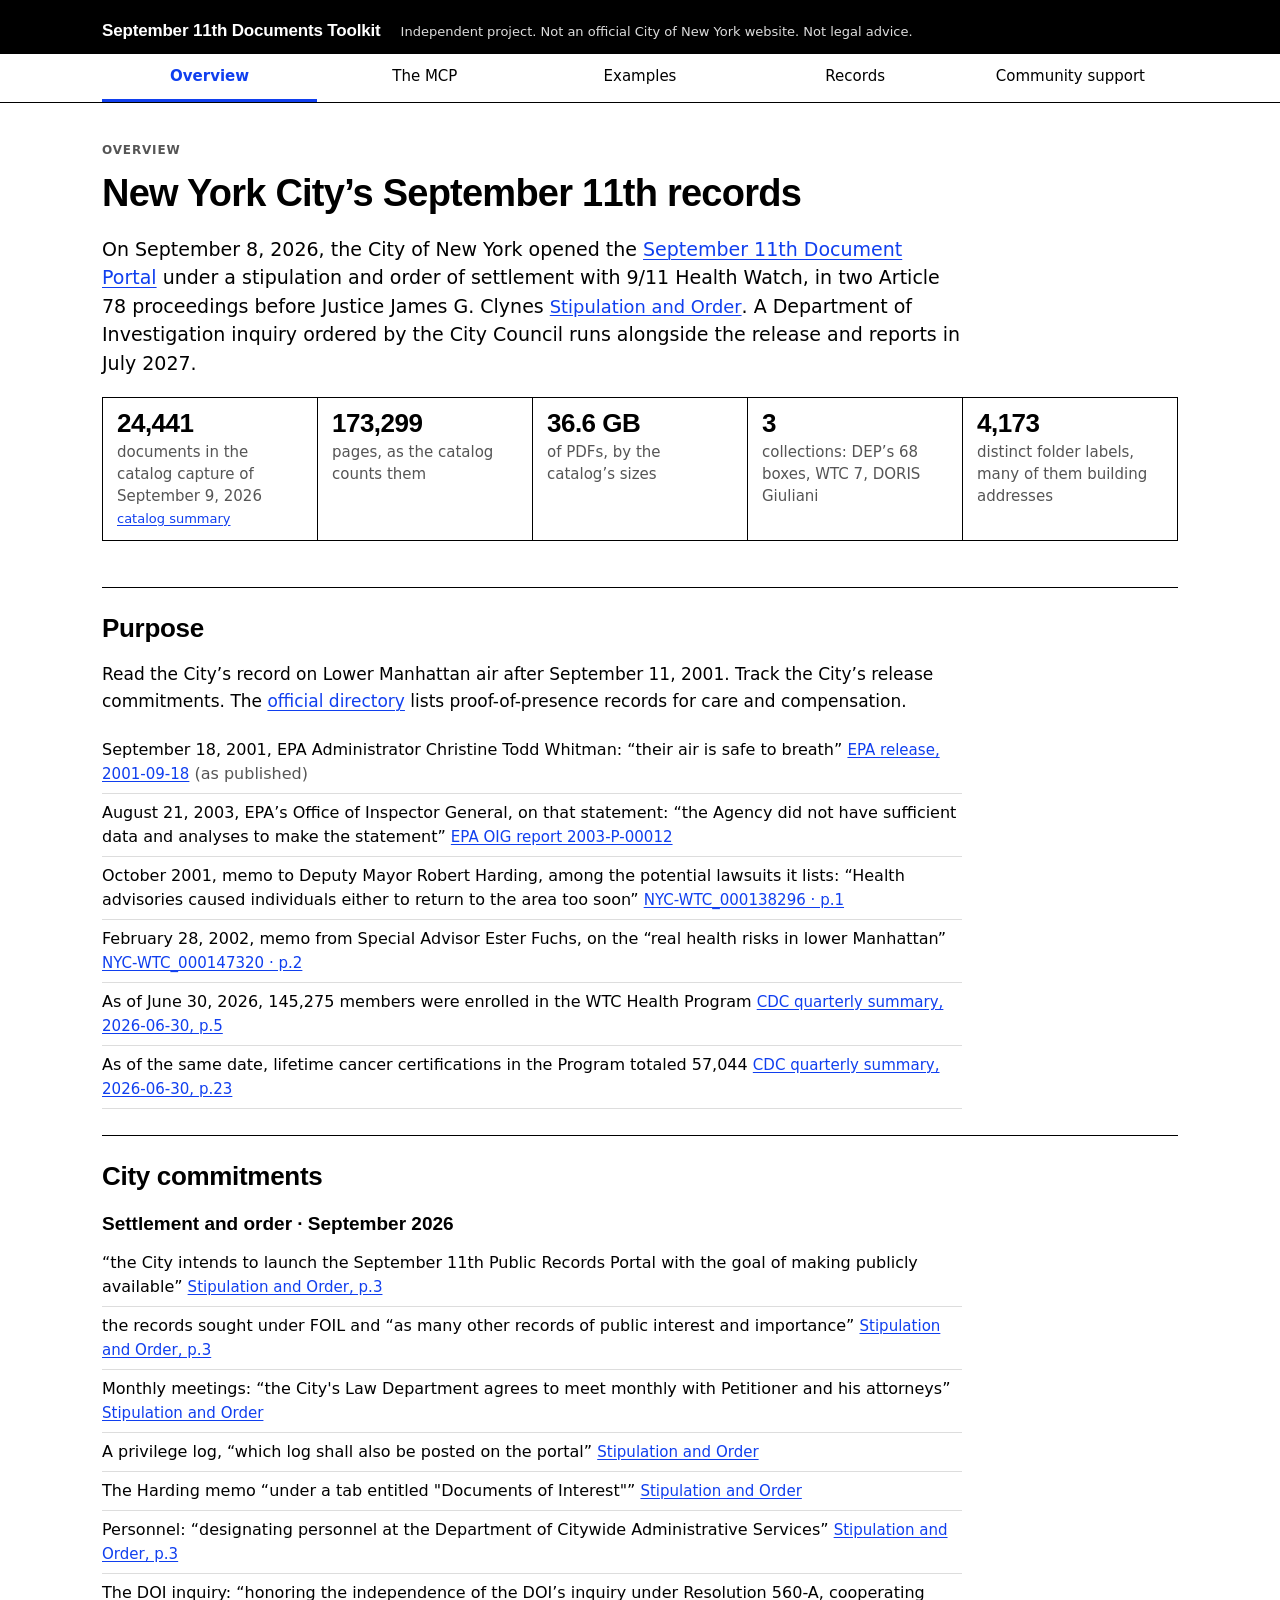
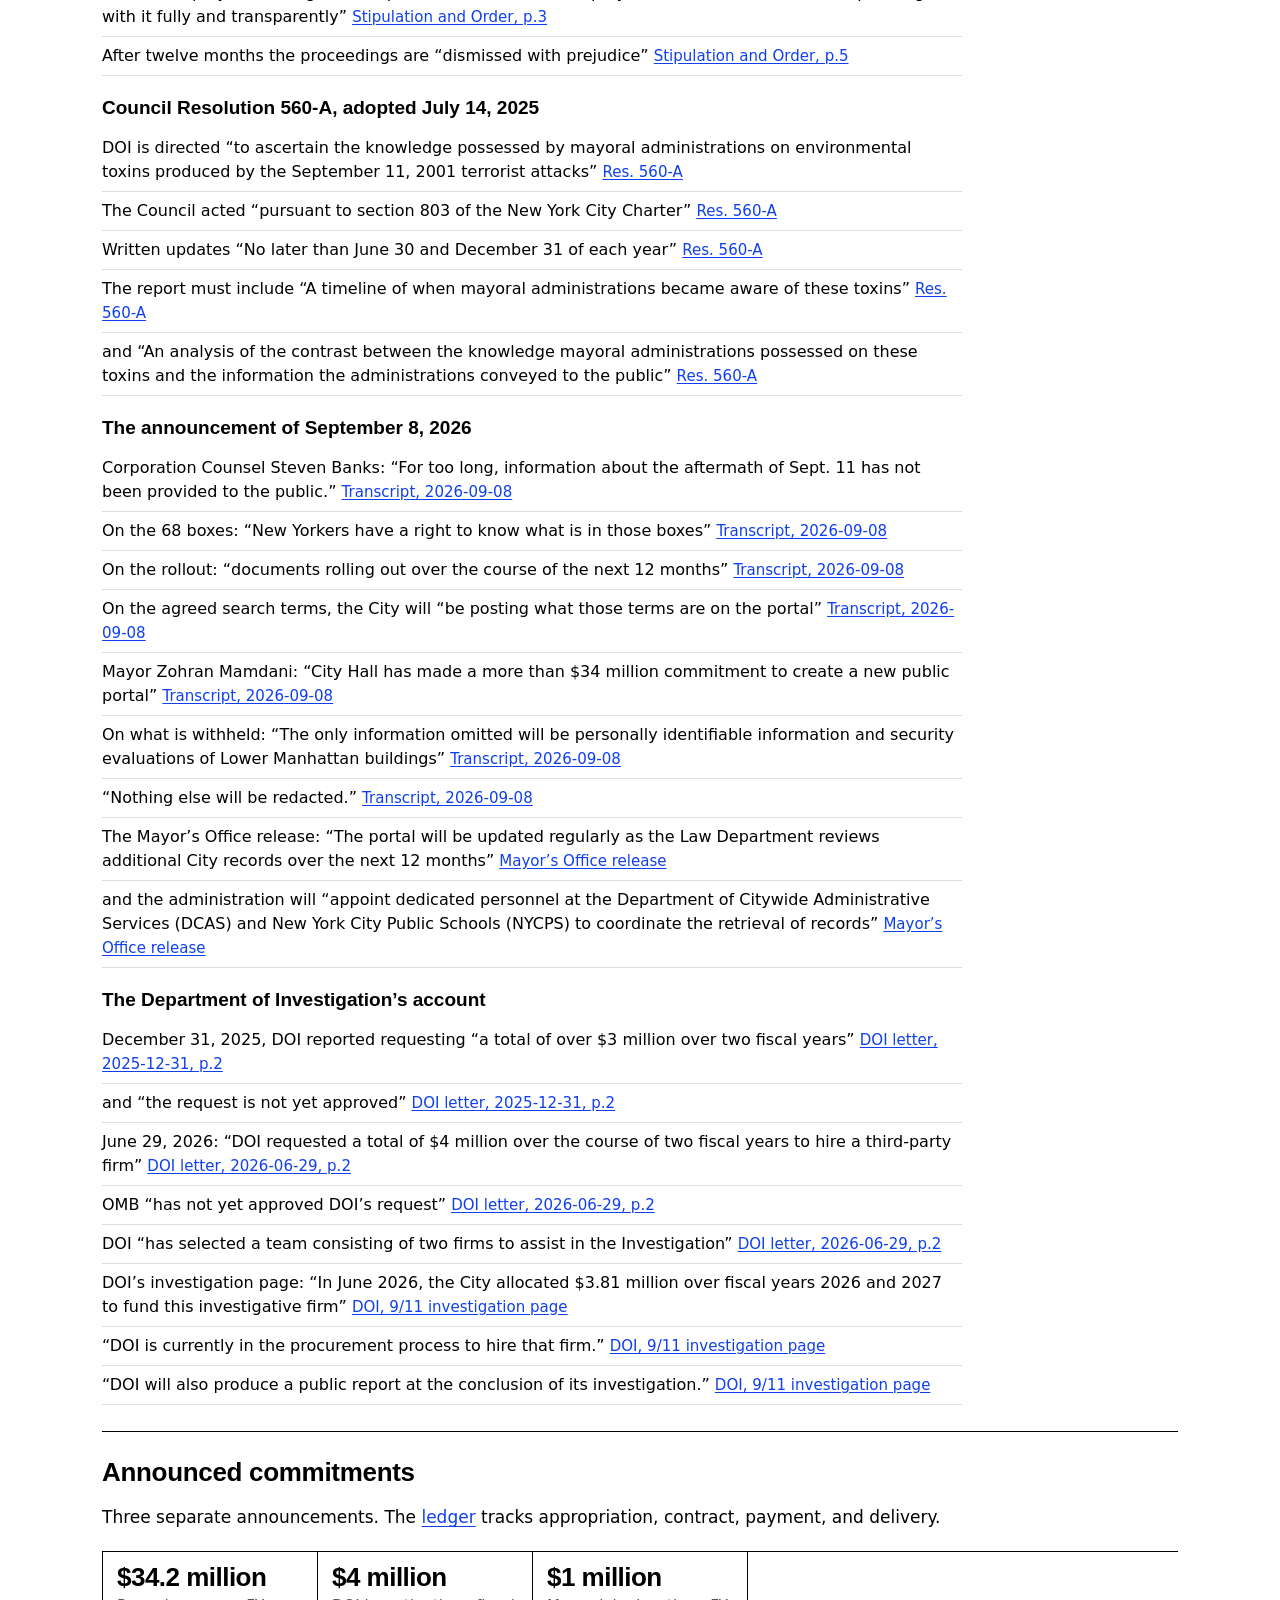
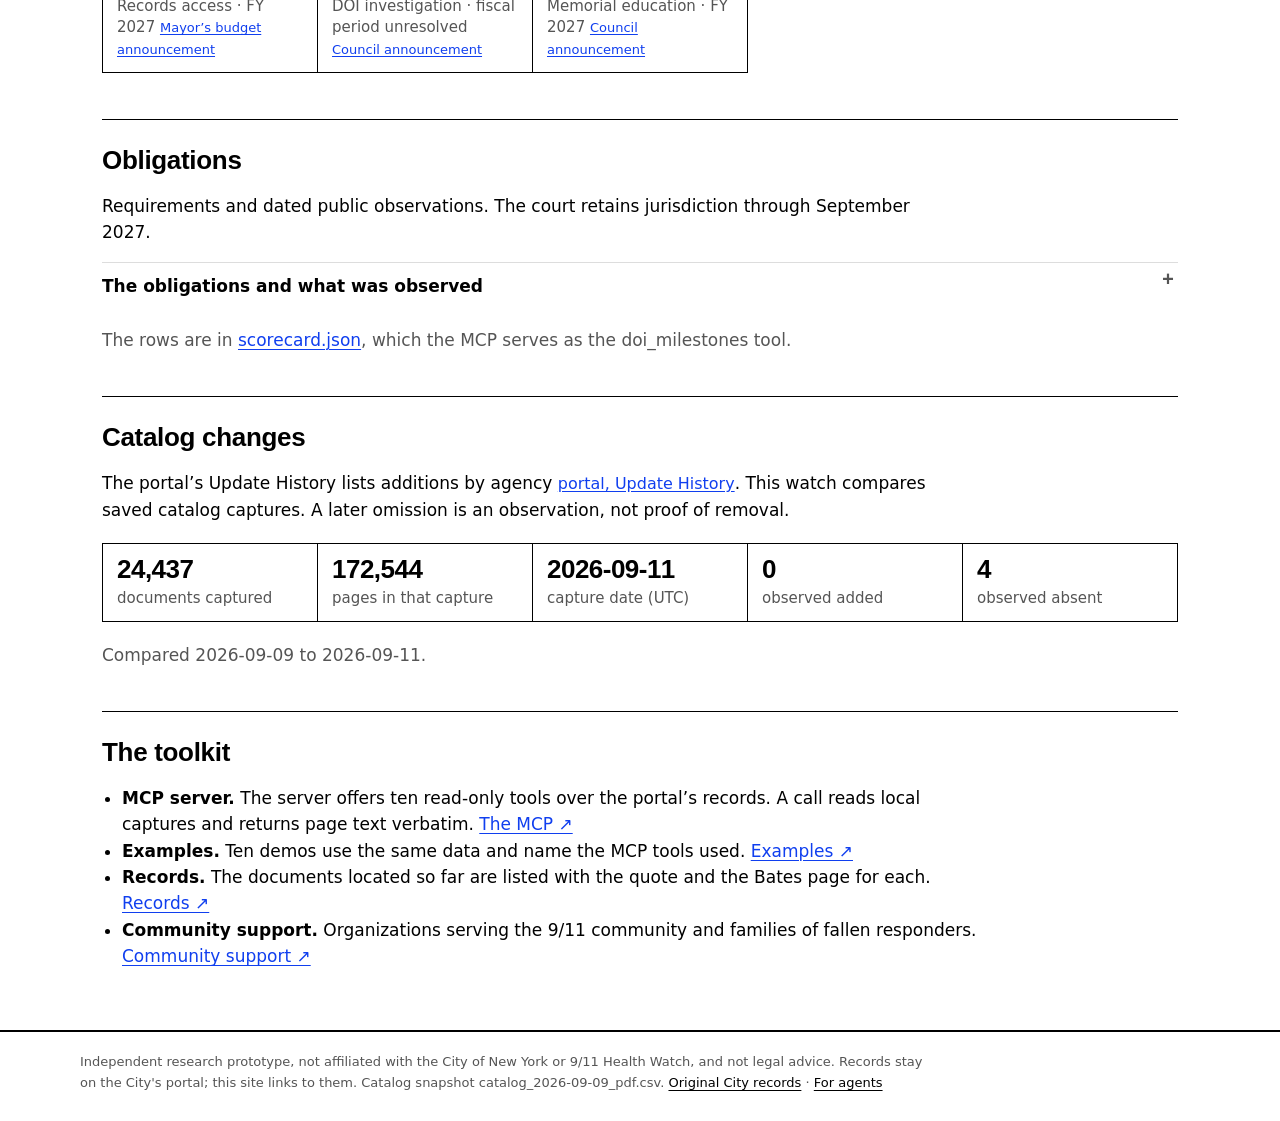
==== commit 44310d8b: "Add community support and polish site" ====
--- a/docs/index.html
+++ b/docs/index.html
@@ -8,14 +8,14 @@
 <title>Overview · September 11th Documents Toolkit</title>
 <meta name="description" content="Independent tools over New York City's September 11th Document Portal, built so New Yorkers, first responders and their families can read what the records show about the air after September 11, 2001: what the settlement and Council Resolution 560-A require, what the City said on September 8, 2026, what was announced for it, and what the catalog captures show.">
 <link rel="canonical" href="https://pranava0x0.github.io/sept11documents-mcp/">
-<link rel="stylesheet" href="assets/site.css?v=f08f4bdd">
+<link rel="stylesheet" href="assets/site.css?v=6f485c01">
 </head>
 <body>
 <a class="skip" href="#main">Skip to main content</a>
 <!-- BUILD:mast -->
 <header class="mast"><div class="in"><a class="word" href="index.html">September 11th Documents Toolkit</a><span class="note">Independent project. Not an official City of New York website. Not legal advice.</span></div></header>
 <nav class="top" aria-label="Pages"><div class="in"><ul>
-<li><a href="index.html" aria-current="page">Overview</a></li><li><a href="toolkit.html">The MCP</a></li><li><a href="examples.html">Examples</a></li><li><a href="records.html">Records</a></li>
+<li><a href="index.html" aria-current="page">Overview</a></li><li><a href="toolkit.html">The MCP</a></li><li><a href="examples.html">Examples</a></li><li><a href="records.html">Records</a></li><li><a href="community.html">Community support</a></li>
 </ul></div></nav>
 <!-- /BUILD:mast -->
 <main id="main">
@@ -93,8 +93,9 @@
 <h2>The toolkit</h2>
 <ul class="plain">
 <li><strong>MCP server.</strong> The server offers ten read-only tools over the portal’s records. A call reads local captures and returns page text verbatim. <a href="toolkit.html">The MCP ↗</a></li>
-<li><strong>Examples.</strong> Four demos use the same data, and each names the tools it would call. <a href="examples.html">Examples ↗</a></li>
+<li><strong>Examples.</strong> Ten demos use the same data and name the MCP tools used. <a href="examples.html">Examples ↗</a></li>
 <li><strong>Records.</strong> The documents located so far are listed with the quote and the Bates page for each. <a href="records.html">Records ↗</a></li>
+<li><strong>Community support.</strong> Organizations serving the 9/11 community and families of fallen responders. <a href="community.html">Community support ↗</a></li>
 </ul>
 </section>
 </main>
--- a/docs/assets/site.css
+++ b/docs/assets/site.css
@@ -152,7 +152,7 @@
 
 /* Compact, direct navigation on every width. No mobile menu to open first. */
 [hidden]{display:none!important}
-nav.top ul{display:grid;grid-template-columns:repeat(4,minmax(0,1fr));gap:0;padding:0}
+nav.top ul{display:grid;grid-template-columns:repeat(5,minmax(0,1fr));gap:0;padding:0}
 nav.top li{min-width:0}
 nav.top li a{display:flex;align-items:center;justify-content:center;min-height:48px;padding:8px 4px;text-align:center;line-height:1.25}
 nav.top li a[aria-current="page"]{border-bottom-color:var(--accent);font-weight:700;color:var(--accent)}
@@ -270,7 +270,7 @@
   .mast .in{padding:8px 14px;gap:2px}
   .mast .word{font-size:15px}
   .mast .note{font-size:11px}
-  nav.top li a{font-size:13px}
+  nav.top li a{font-size:12px}
   .workspace-intro{padding:16px 0 12px}
   .workspace-intro h1{font-size:27px}
   .workspace-intro>p:not(.eyebrow){font-size:15px;line-height:1.4}
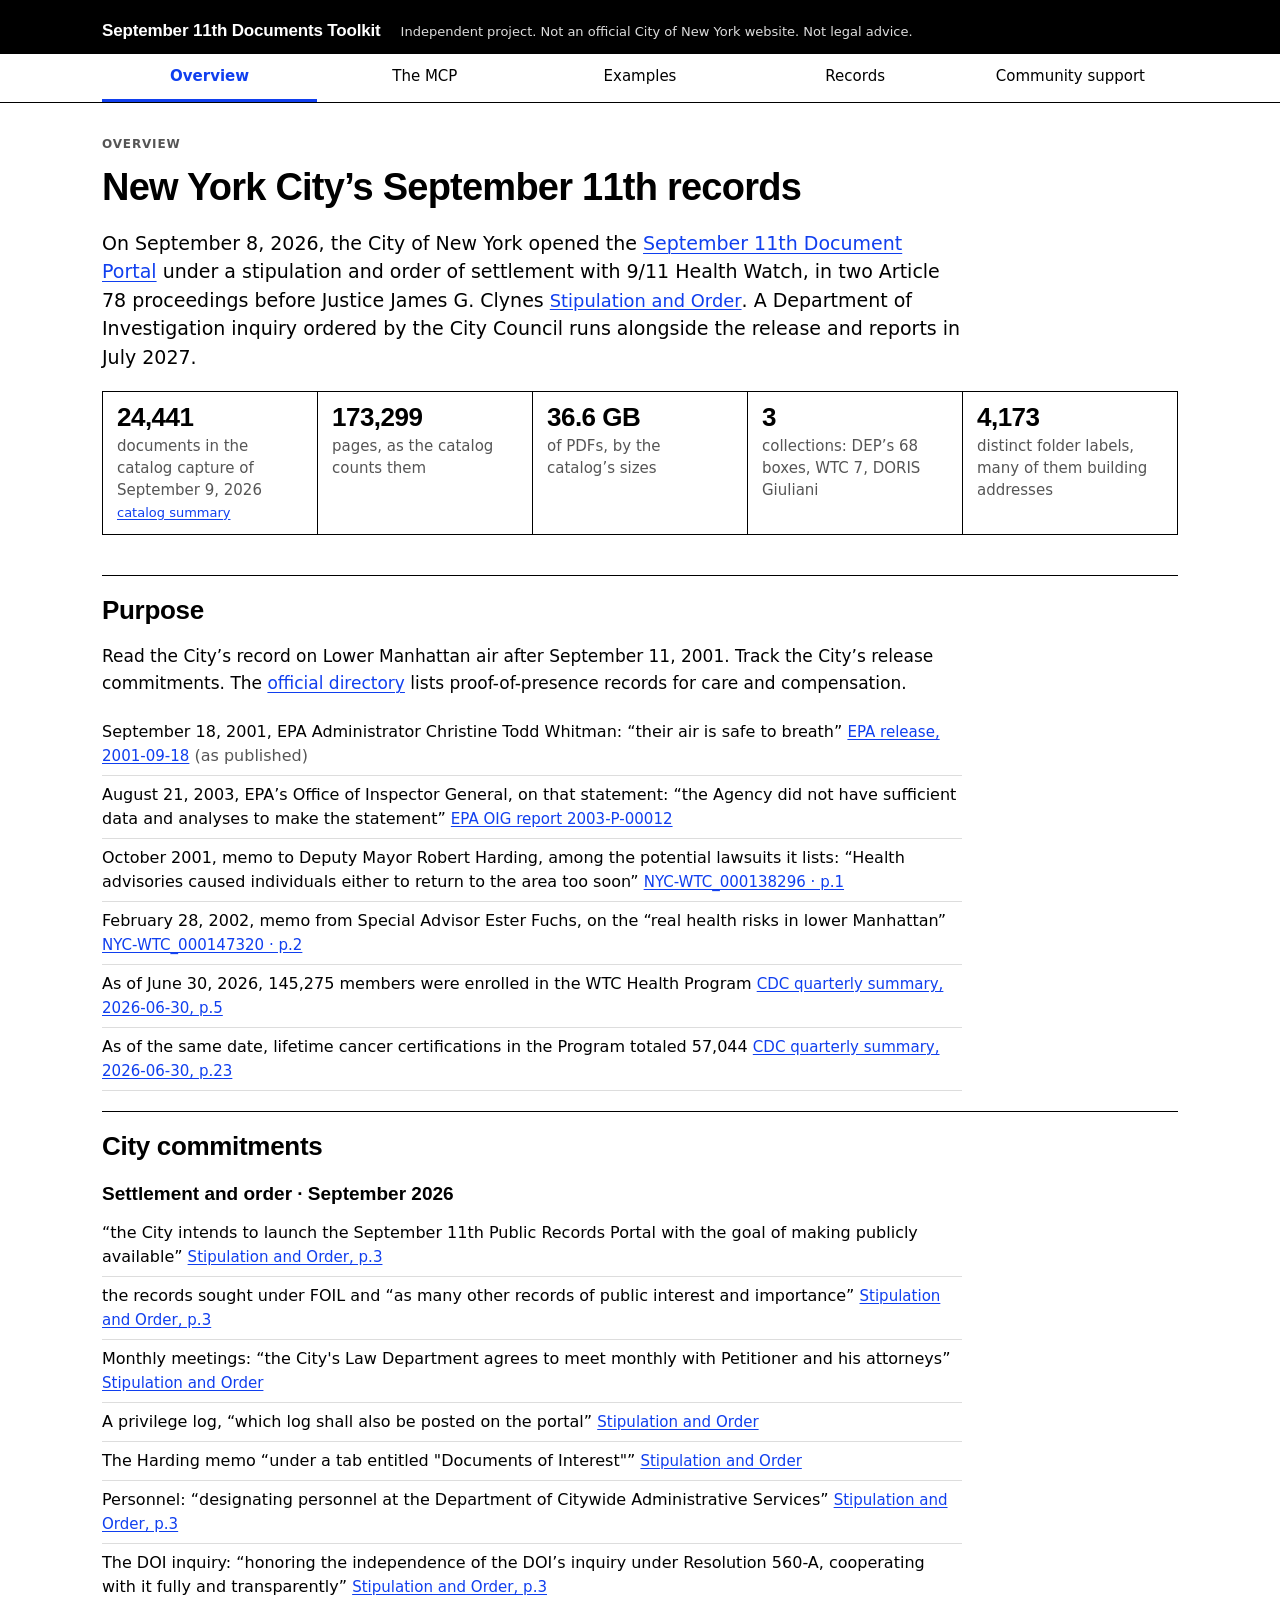
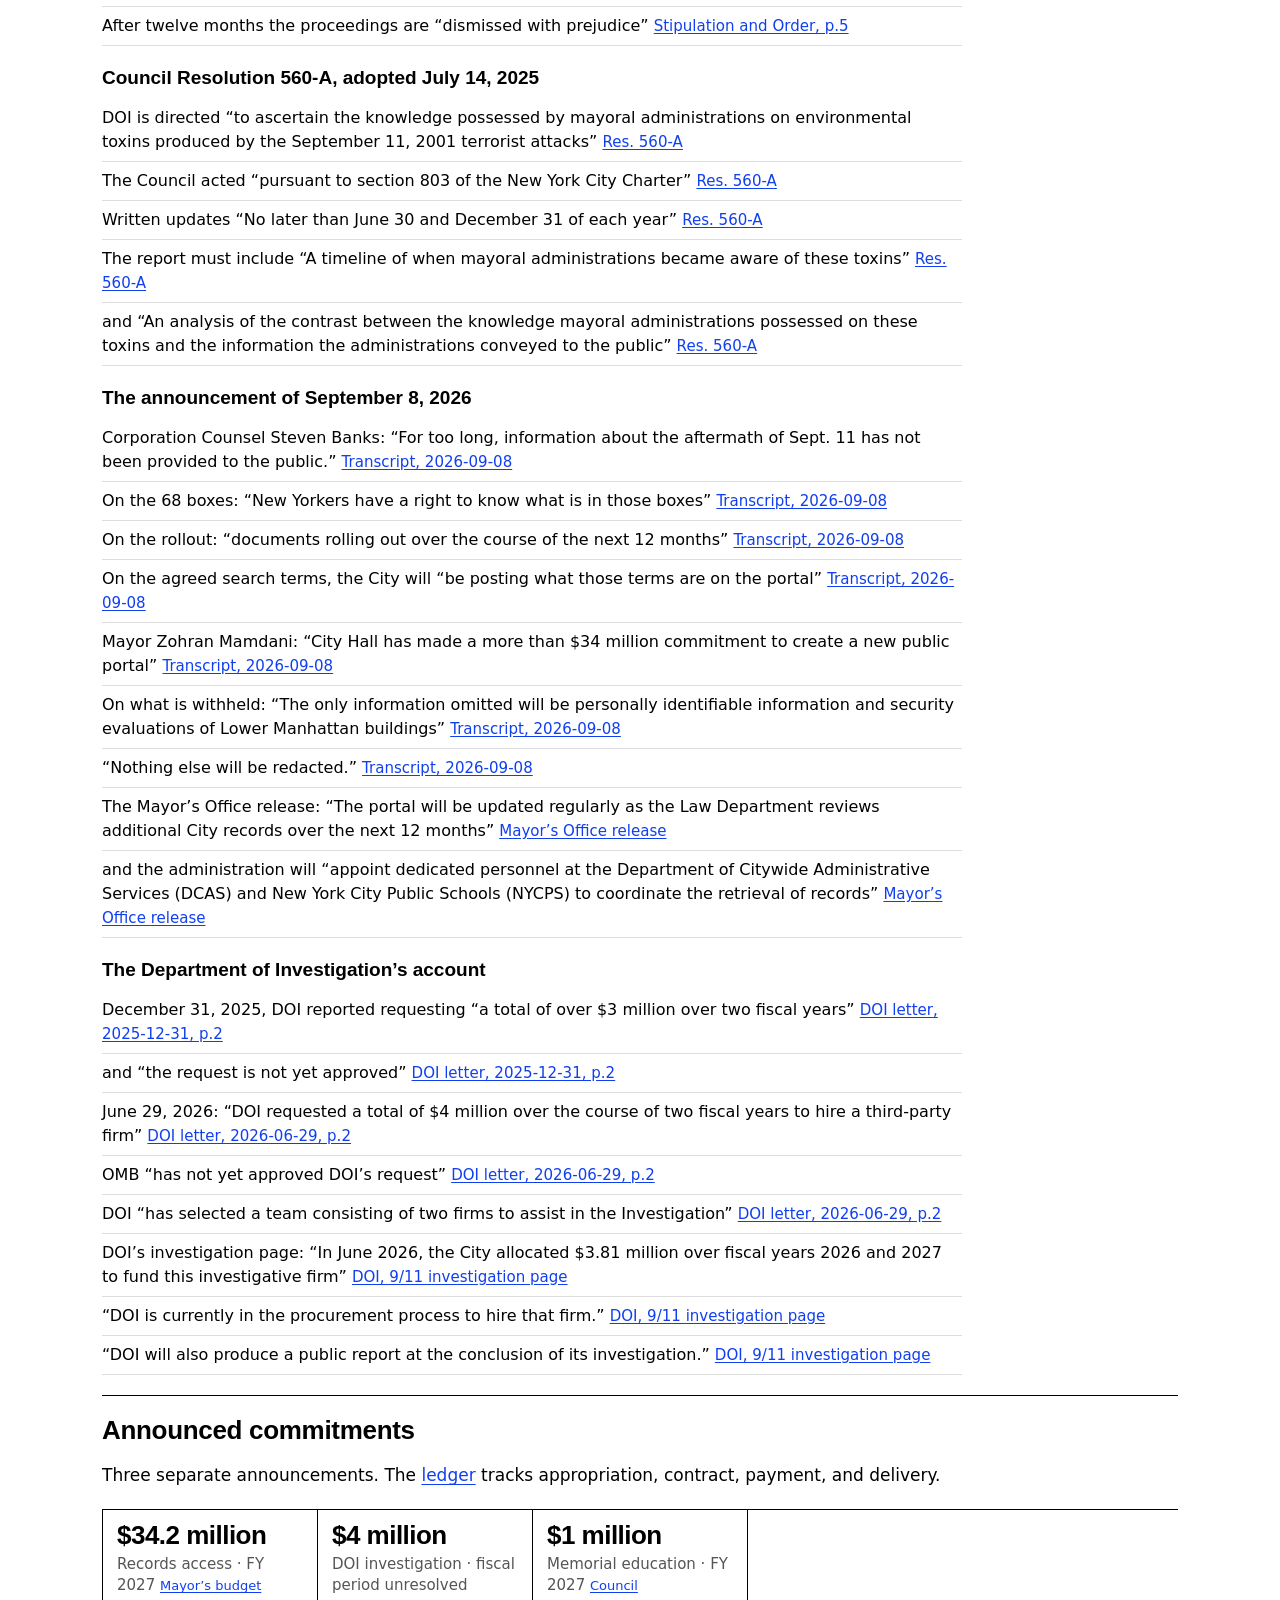
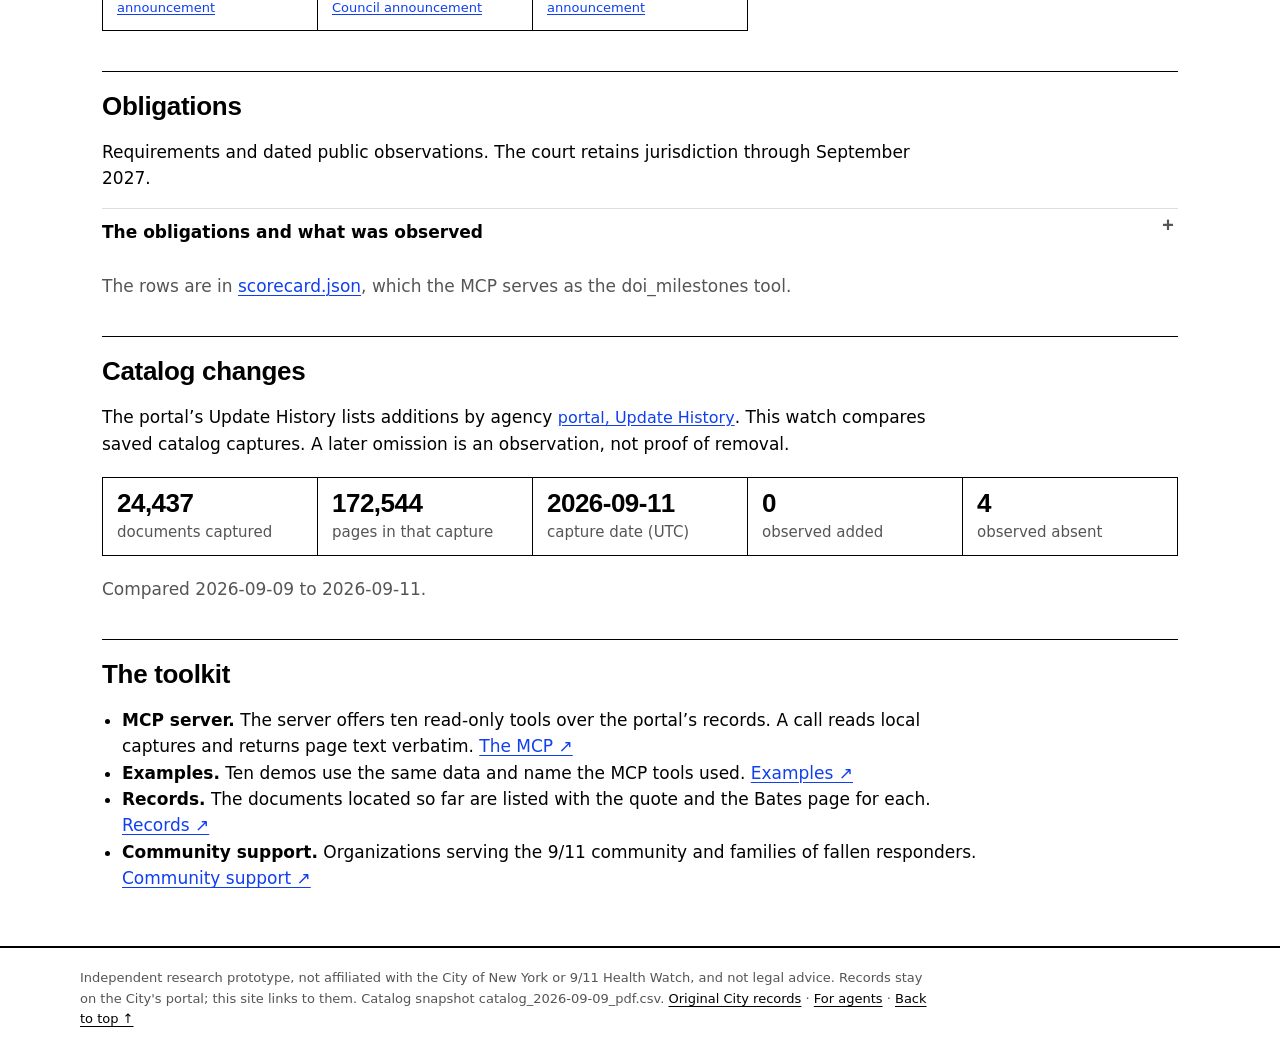
==== commit a92d4ec8: "Simplify toolkit navigation" ====
--- a/docs/index.html
+++ b/docs/index.html
@@ -8,7 +8,7 @@
 <title>Overview · September 11th Documents Toolkit</title>
 <meta name="description" content="Independent tools over New York City's September 11th Document Portal, built so New Yorkers, first responders and their families can read what the records show about the air after September 11, 2001: what the settlement and Council Resolution 560-A require, what the City said on September 8, 2026, what was announced for it, and what the catalog captures show.">
 <link rel="canonical" href="https://pranava0x0.github.io/sept11documents-mcp/">
-<link rel="stylesheet" href="assets/site.css?v=6f485c01">
+<link rel="stylesheet" href="assets/site.css?v=9fe77cd5">
 </head>
 <body>
 <a class="skip" href="#main">Skip to main content</a>
@@ -101,7 +101,7 @@
 </main>
 <!-- BUILD:footer -->
 <footer><div class="in">
-<p>Independent research prototype, not affiliated with the City of New York or 9/11 Health Watch, and not legal advice. Records stay on the City's portal; this site links to them. Catalog snapshot catalog_2026-09-09_pdf.csv. <a href="https://sept11documents.cityofnewyork.us/">Original City records</a> · <a href="llms.txt">For agents</a></p>
+<p>Independent research prototype, not affiliated with the City of New York or 9/11 Health Watch, and not legal advice. Records stay on the City's portal; this site links to them. Catalog snapshot catalog_2026-09-09_pdf.csv. <a href="https://sept11documents.cityofnewyork.us/">Original City records</a> · <a href="llms.txt">For agents</a> · <a href="#top">Back to top ↑</a></p>
 </div></footer>
 <!-- /BUILD:footer -->
 <script src="assets/site.js?v=ef2e5dd4" defer></script>
--- a/docs/assets/site.css
+++ b/docs/assets/site.css
@@ -20,11 +20,11 @@
 nav.top li a{display:inline-block;padding:10px 0;font-size:15px;font-weight:500;color:var(--text);text-decoration:none;border-bottom:3px solid transparent}
 nav.top li a:hover{border-bottom-color:var(--accent);color:var(--text)}
 main{max-width:1120px;margin:0 auto;padding:0 22px}
-section{padding:26px 0;border-bottom:1px solid var(--rule)}
+section{padding:20px 0;border-bottom:1px solid var(--rule)}
 section:last-of-type{border-bottom:0}
 h1{font-family:var(--font-head);font-weight:700;font-size:38px;line-height:1.15;letter-spacing:-.02em;margin:0 0 12px;max-width:var(--measure)}
 h2{font-family:var(--font-head);font-weight:700;font-size:26px;line-height:1.15;letter-spacing:-.012em;margin:0 0 12px}
-h3{font-family:var(--font-head);font-weight:600;font-size:19px;line-height:1.3;margin:22px 0 8px}
+h3{font-family:var(--font-head);font-weight:600;font-size:19px;line-height:1.3;margin:16px 0 8px}
 @media (max-width:639px){body{font-size:16px}h1{font-size:27px}h2{font-size:22px}h3{font-size:18px}}
 p,li{max-width:var(--measure)}
 .intro{font-size:19px;line-height:1.5;font-weight:400;max-width:var(--measure)}
@@ -82,7 +82,7 @@
 .tl blockquote{margin:0 0 8px;padding-left:12px;border-left:3px solid var(--border);font-size:16px}
 .tl .hd{background:var(--surface-2);font-weight:600;font-size:16px;padding:10px 12px}
 @media (max-width:899px){.tl{grid-template-columns:1fr}.tl>div:nth-child(odd){border-right:0}.tl>div:nth-child(even){padding-left:0}}
-footer{border-top:8px solid var(--rule);margin-top:40px;padding:28px 22px 48px;font-size:15px;color:var(--text-muted)}
+footer{border-top:8px solid var(--rule);margin-top:28px;padding:20px 22px 32px;font-size:15px;color:var(--text-muted)}
 footer .in{max-width:1120px;margin:0 auto}
 footer a{color:var(--text)}
 ul.plain{padding-left:20px}
@@ -90,6 +90,8 @@
    width and pushes the grid past the viewport between 900 and 1100px. */
 .two{display:grid;grid-template-columns:minmax(0,1fr) minmax(0,1fr);gap:0 40px}
 @media (max-width:899px){.two{grid-template-columns:1fr}}
+.section-nav{display:flex;flex-wrap:wrap;gap:0 16px;margin:14px 0 0;font-size:14px;font-weight:600}
+.section-nav a{padding:7px 0}
 
 /* Small phones (iPhone SE and narrower): more room for the words, one figure per row. */
 @media (max-width:380px){
@@ -158,7 +160,7 @@
 nav.top li a[aria-current="page"]{border-bottom-color:var(--accent);font-weight:700;color:var(--accent)}
 footer{margin-top:18px;padding:16px 22px 24px;border-top:2px solid var(--rule);font-size:13px}
 footer p{margin:4px 0}
-.workspace-intro{padding:22px 0 16px}
+.workspace-intro{padding:16px 0 12px}
 .workspace-intro h1{font-size:34px;margin:4px 0 8px}
 .workspace-intro p{margin:0;max-width:none}
 .eyebrow{font-size:12px;font-weight:600;letter-spacing:.07em;text-transform:uppercase;color:var(--text-muted)}
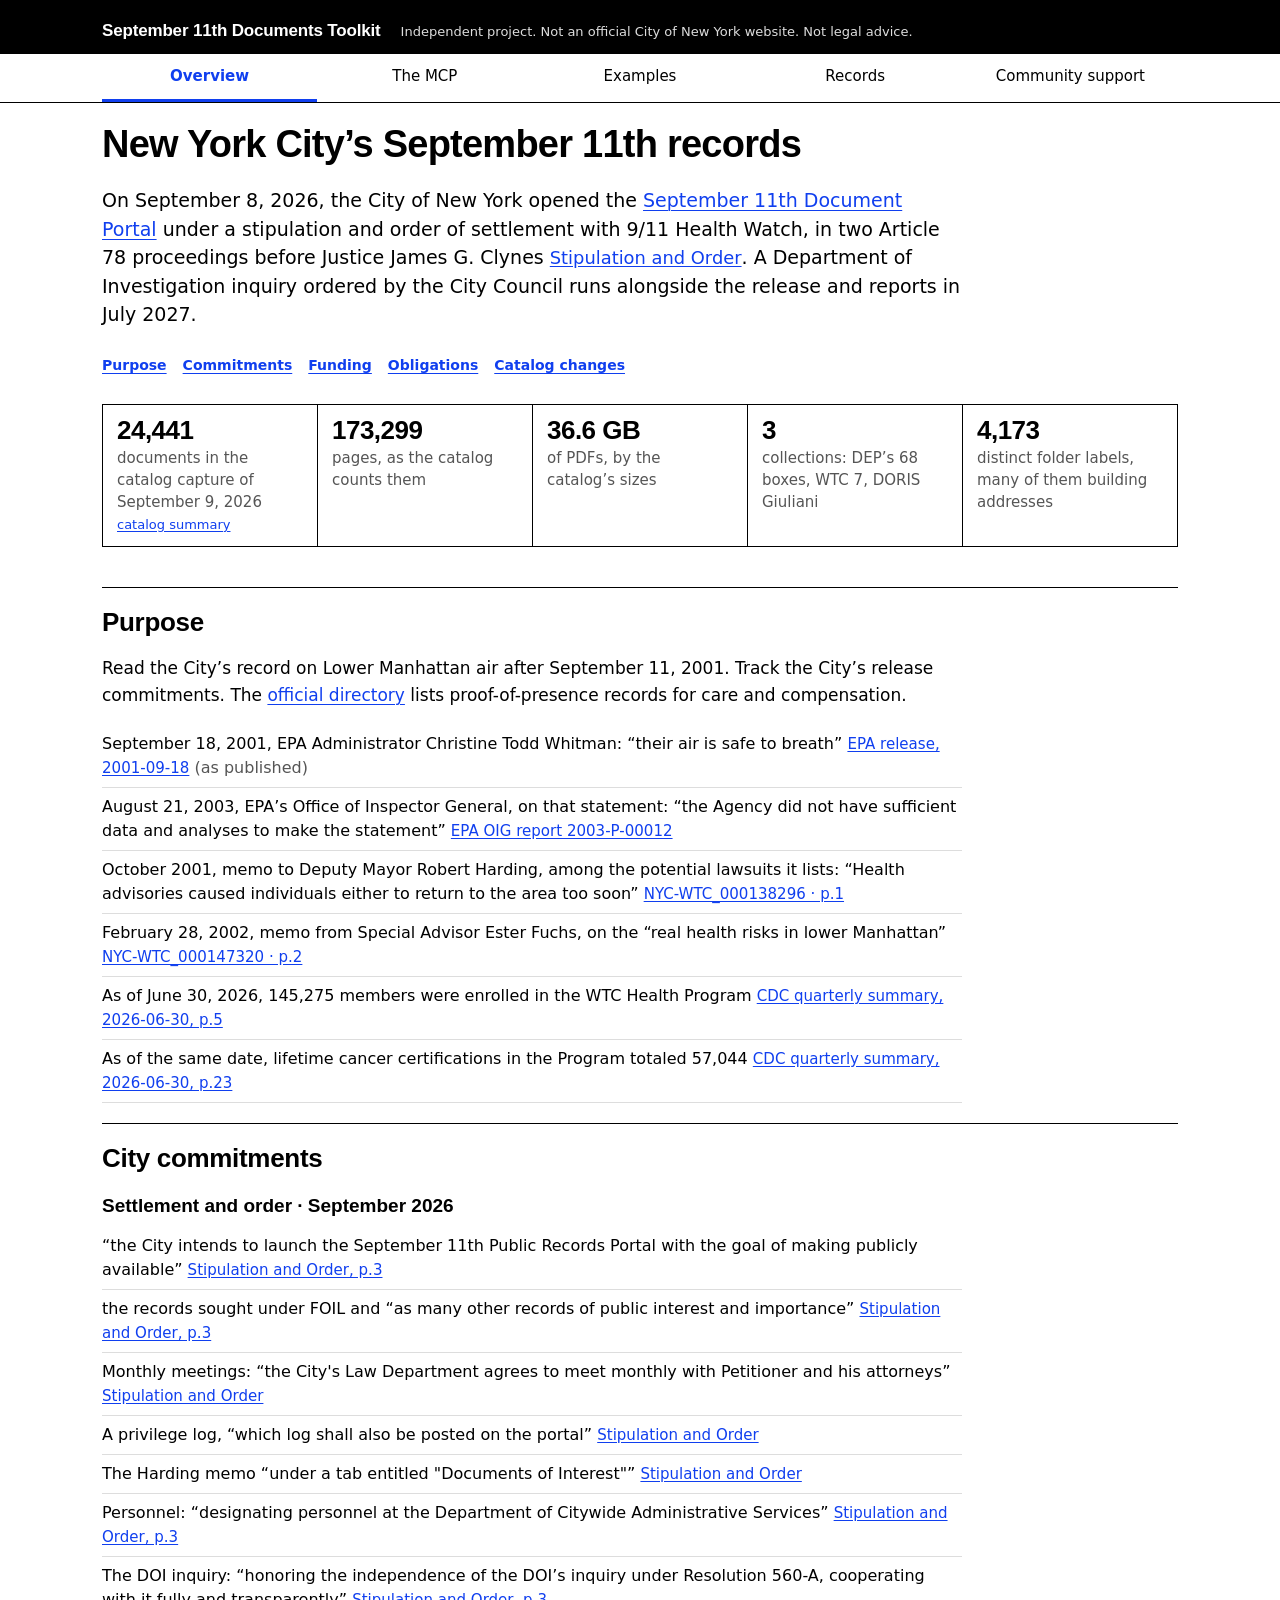
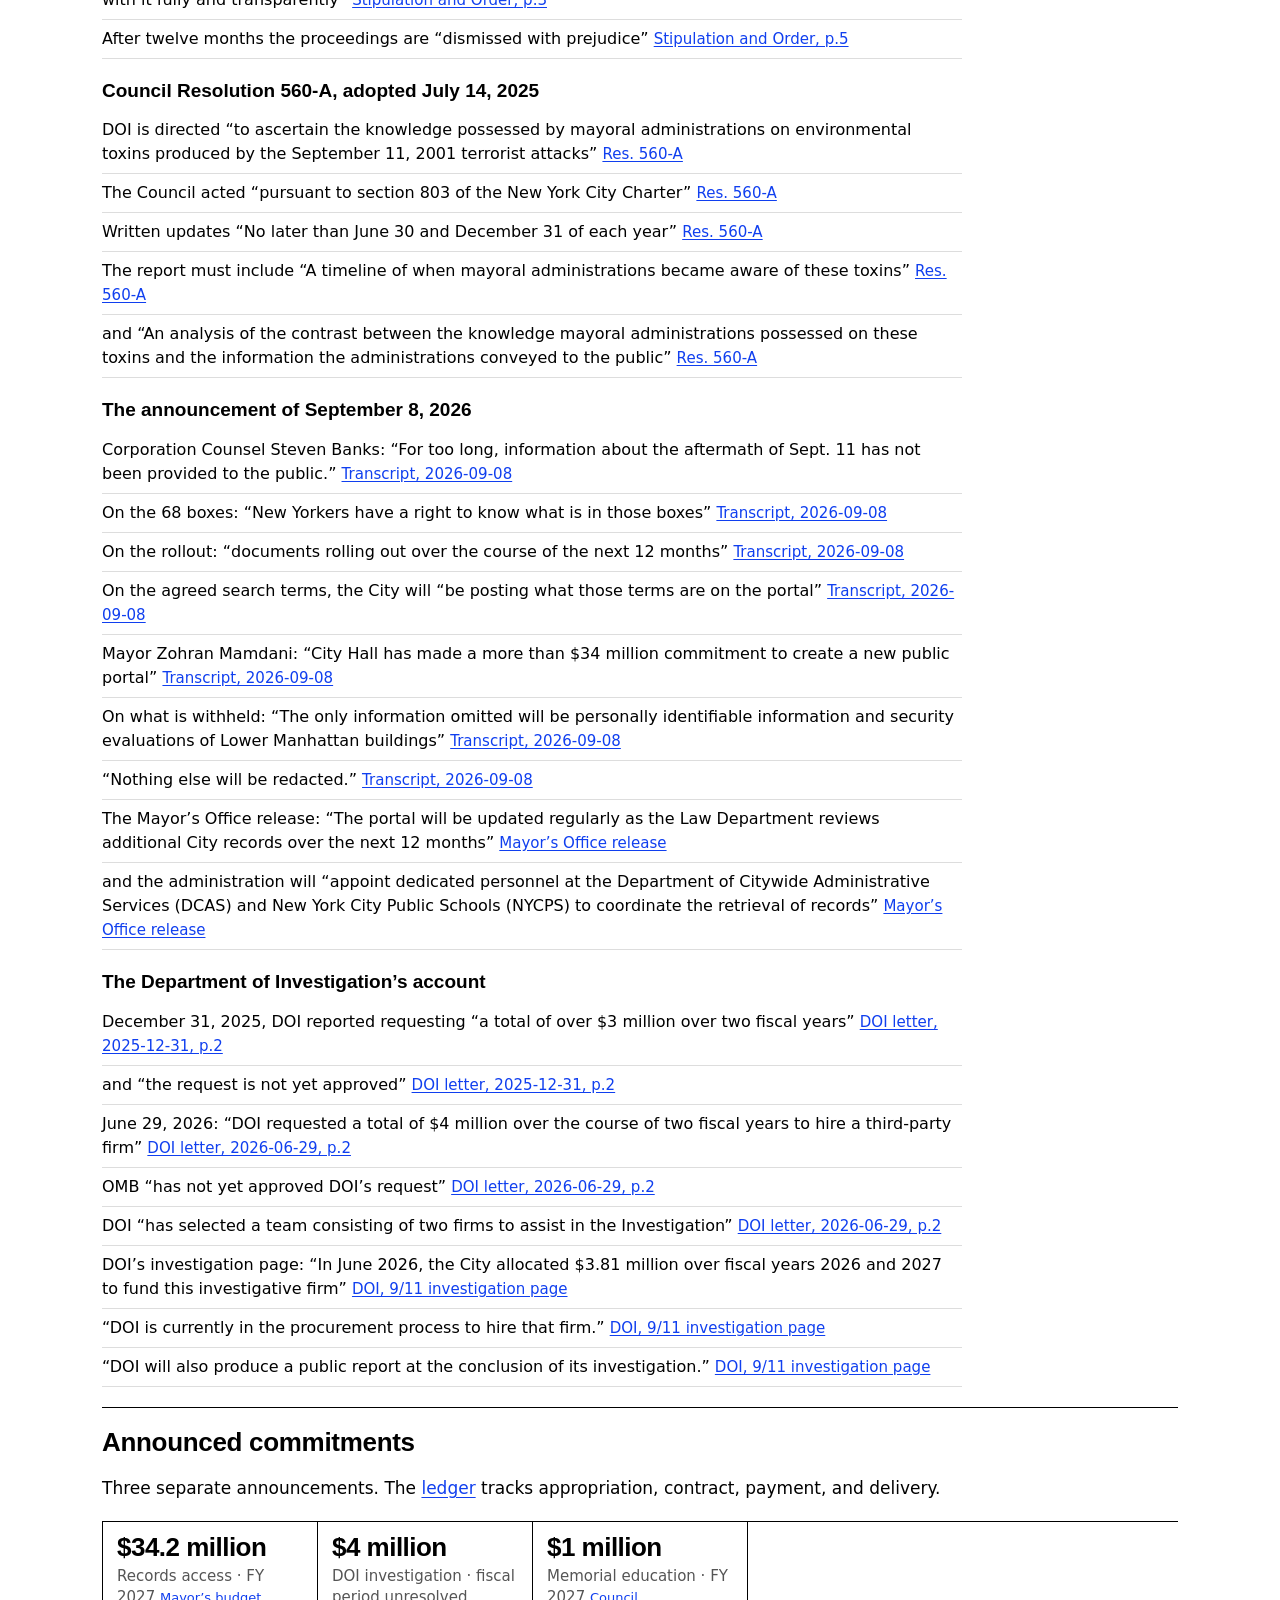
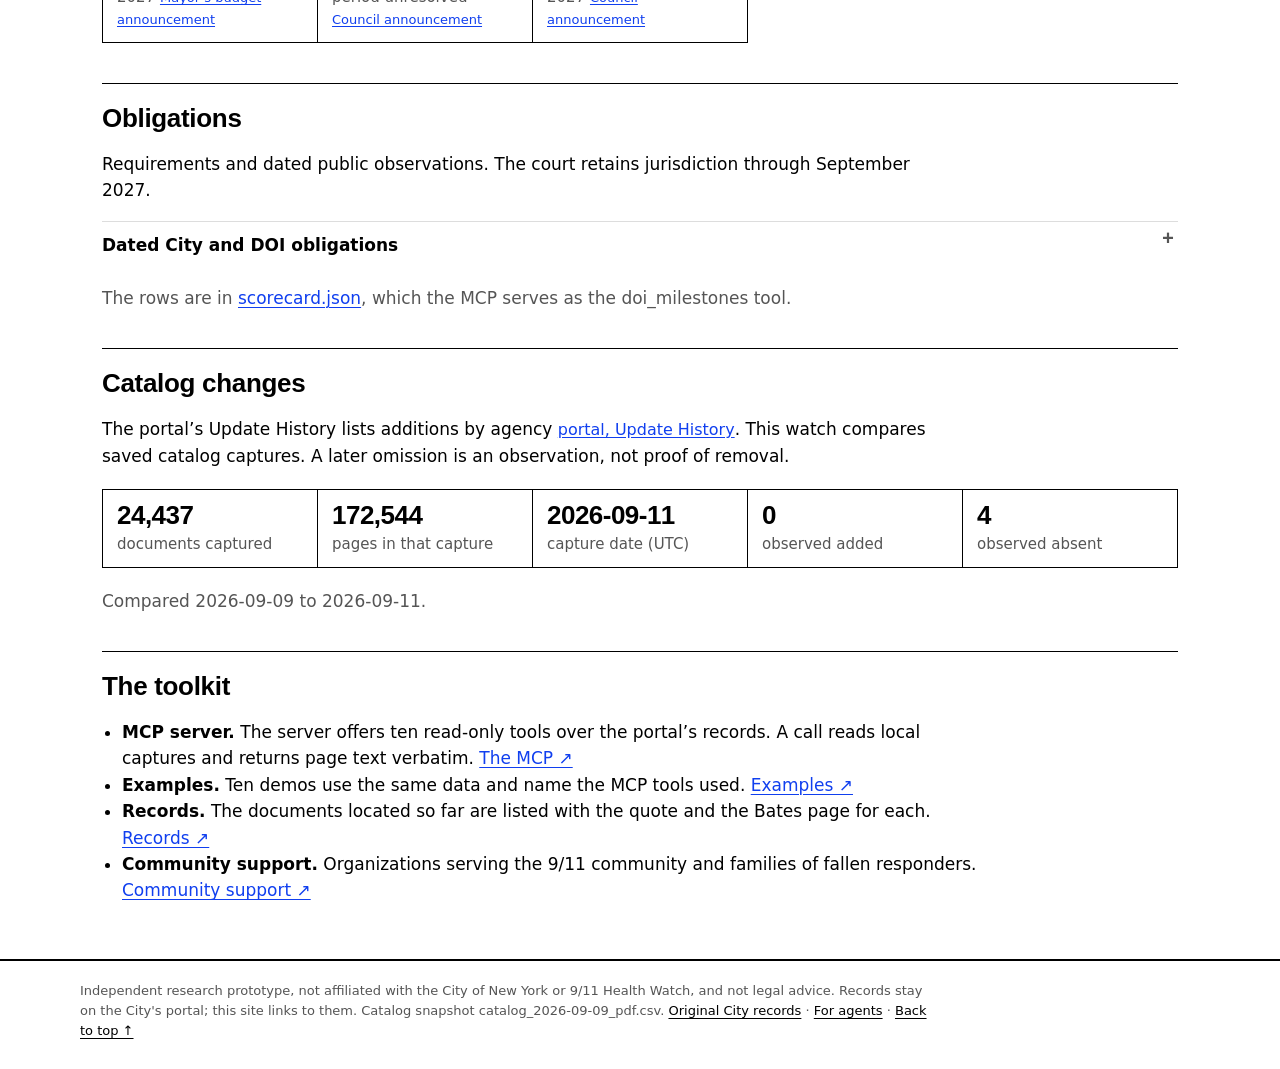
==== commit 96fa8a8c: "Align page navigation" ====
--- a/docs/index.html
+++ b/docs/index.html
@@ -20,9 +20,9 @@
 <!-- /BUILD:mast -->
 <main id="main">
 <section id="overview">
-<p class="eyebrow">Overview</p>
 <h1 id="top">New York City’s September 11th records</h1>
 <p class="intro">On September 8, 2026, the City of New York opened the <a href="https://sept11documents.cityofnewyork.us/">September 11th Document Portal</a> under a stipulation and order of settlement with 9/11 Health Watch, in two Article 78 proceedings before Justice James G. Clynes <a class="cite" href="https://www.911healthwatch.org/files/101ba5889feaae84c19c8f8.pdf">Stipulation and Order</a>. A Department of Investigation inquiry ordered by the City Council runs alongside the release and reports in July 2027.</p>
+<nav class="section-nav" aria-label="On this page"><a href="#purpose">Purpose</a><a href="#statements">Commitments</a><a href="#money">Funding</a><a href="#obligations">Obligations</a><a href="#watchdog">Catalog changes</a></nav>
 <div class="ledger" aria-label="The catalog on September 9, 2026">
 <div><b data-metric="documents">24,441</b><span>documents in the catalog capture of September 9, 2026 <a class="cite" href="data/catalog-summary.json">catalog summary</a></span></div>
 <div><b data-metric="pages">173,299</b><span>pages, as the catalog counts them</span></div>
@@ -61,7 +61,7 @@
 <section id="obligations">
 <h2>Obligations</h2>
 <p>Requirements and dated public observations. The court retains jurisdiction through September 2027.</p>
-<details class="fold"><summary>The obligations and what was observed</summary>
+<details class="fold"><summary>Dated City and DOI obligations</summary>
 <div class="foldbody"><div class="tw"><table>
 <colgroup><col class="w14"><col class="w40"><col class="w14"><col class="w32"></colgroup>
 <thead><tr><th>Date</th><th>Obligation</th><th>Source</th><th>Status (2026-09-09)</th></tr></thead>
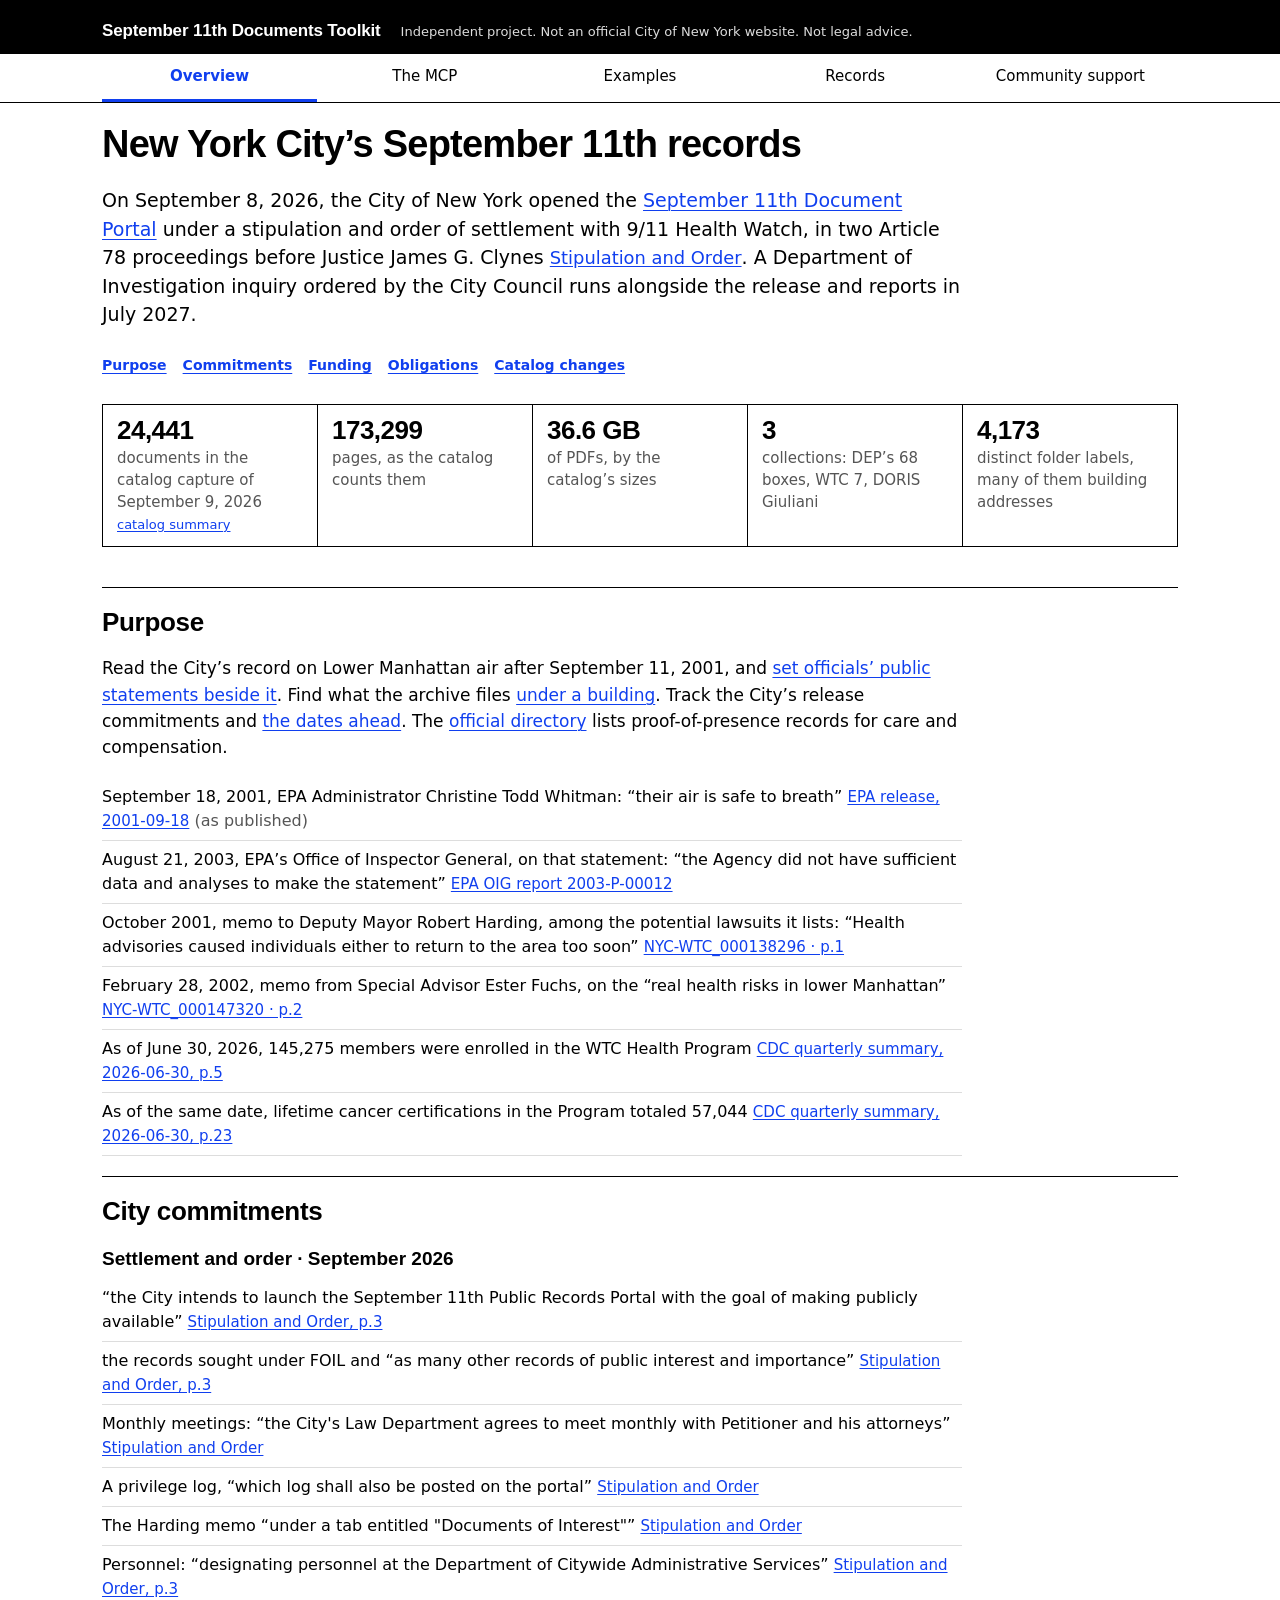
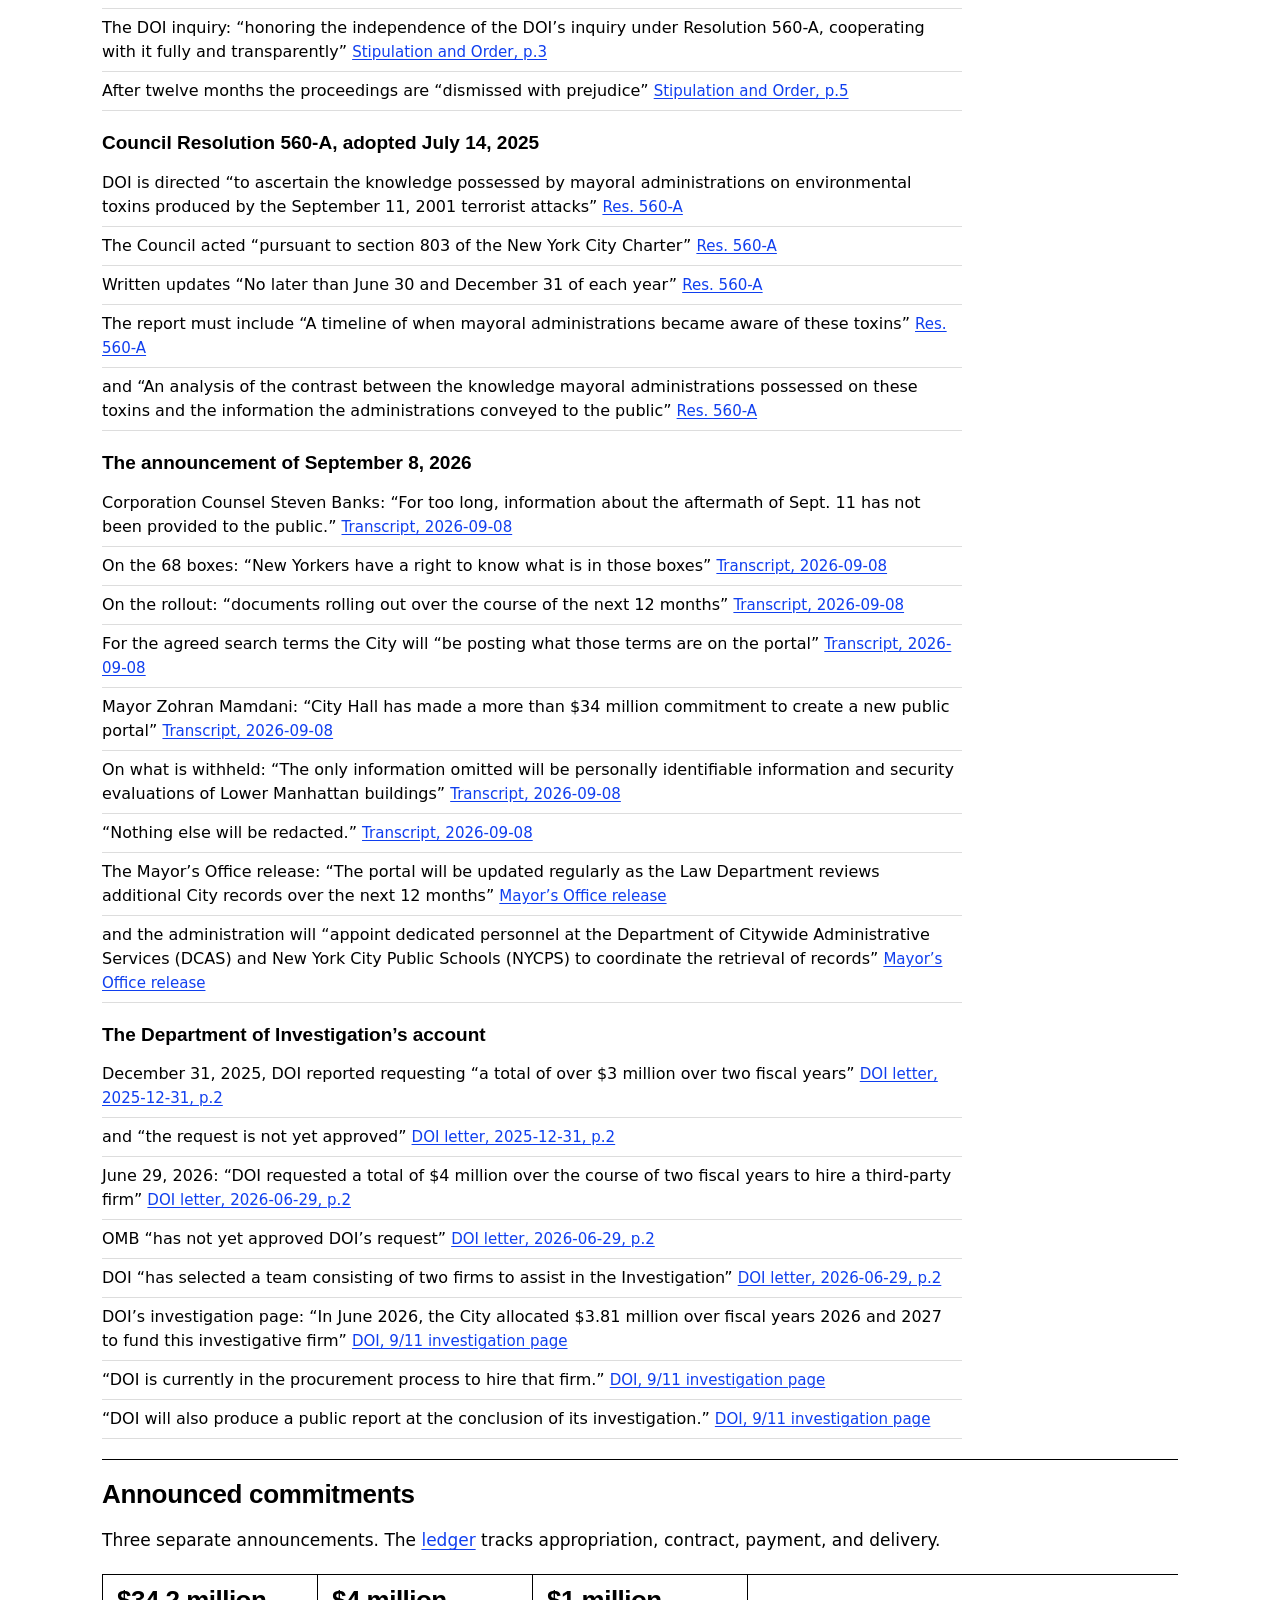
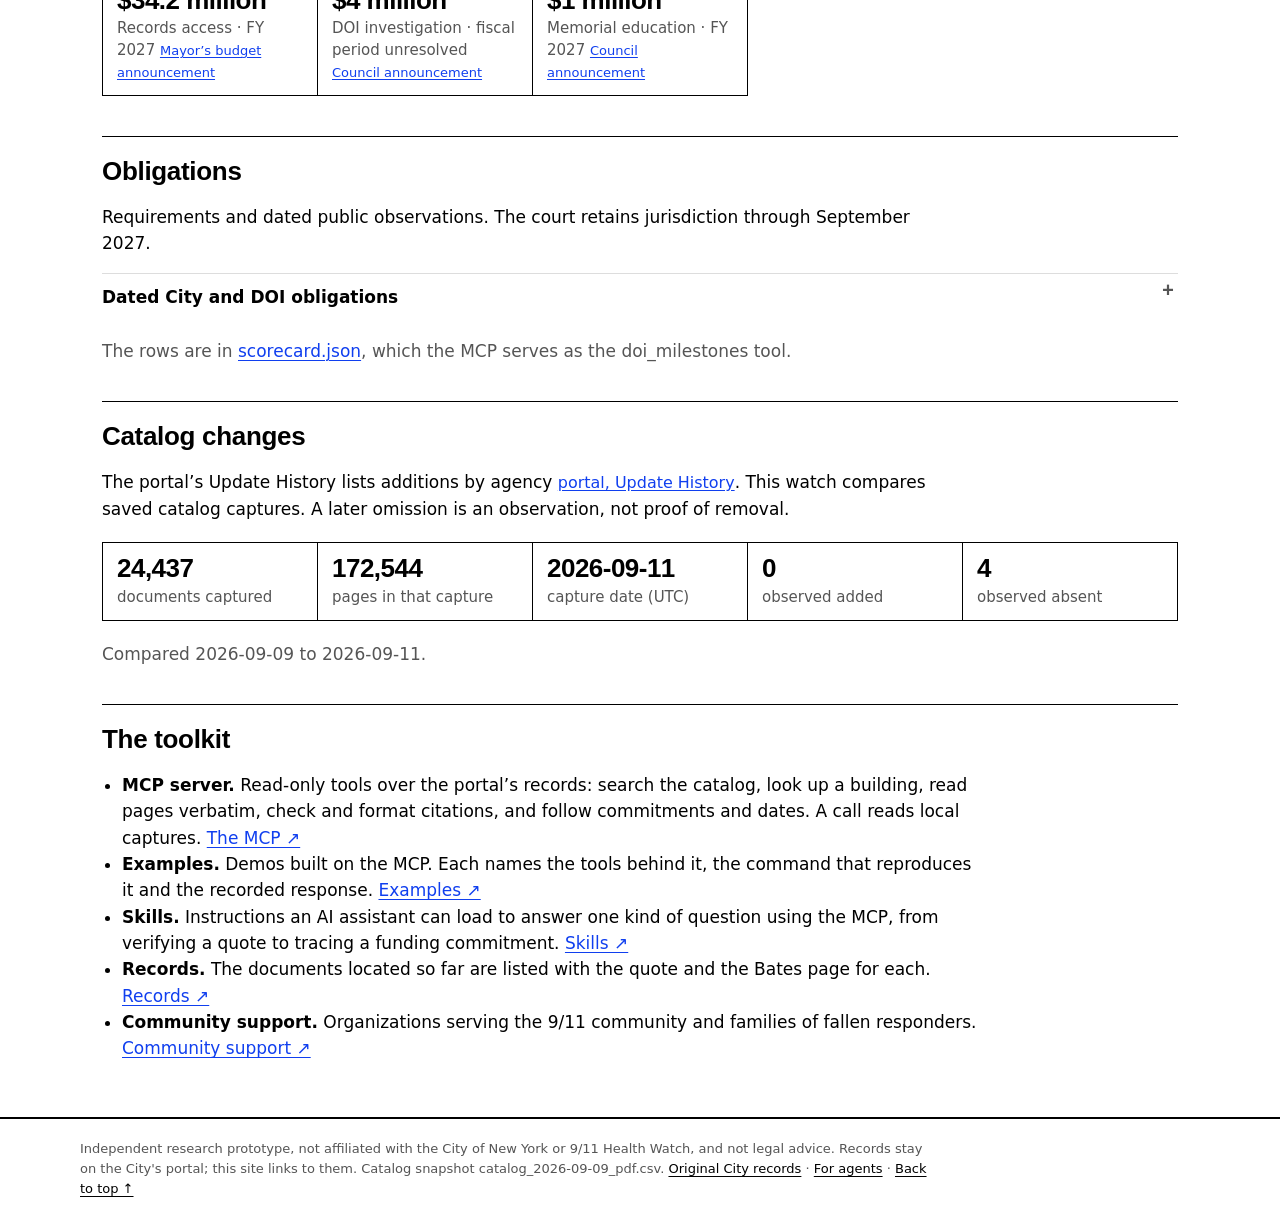
==== commit 61ae3cd7: "Expand the examples page with demos built on the new tools The examples page now groups its demos un" ====
--- a/docs/index.html
+++ b/docs/index.html
@@ -5,10 +5,11 @@
 <meta http-equiv="Content-Security-Policy" content="default-src 'none'; script-src 'self'; style-src 'self'; img-src 'self' data:; connect-src 'self'; object-src 'none'; base-uri 'none'; form-action 'none'">
 <meta name="referrer" content="no-referrer">
 <meta name="viewport" content="width=device-width, initial-scale=1">
+<link rel="icon" href="data:,">
 <title>Overview · September 11th Documents Toolkit</title>
 <meta name="description" content="Independent tools over New York City's September 11th Document Portal, built so New Yorkers, first responders and their families can read what the records show about the air after September 11, 2001: what the settlement and Council Resolution 560-A require, what the City said on September 8, 2026, what was announced for it, and what the catalog captures show.">
 <link rel="canonical" href="https://pranava0x0.github.io/sept11documents-mcp/">
-<link rel="stylesheet" href="assets/site.css?v=9fe77cd5">
+<link rel="stylesheet" href="assets/site.css?v=fef4ee3e">
 </head>
 <body>
 <a class="skip" href="#main">Skip to main content</a>
@@ -33,7 +34,7 @@
 </section>
 <section id="purpose">
 <h2>Purpose</h2>
-<p>Read the City’s record on Lower Manhattan air after September 11, 2001. Track the City’s release commitments. The <a href="examples.html#demo-help">official directory</a> lists proof-of-presence records for care and compensation.</p>
+<p>Read the City’s record on Lower Manhattan air after September 11, 2001, and <a href="examples.html#demo-timeline">set officials’ public statements beside it</a>. Find what the archive files <a href="examples.html#demo-address">under a building</a>. Track the City’s release commitments and <a href="examples.html#demo-dates">the dates ahead</a>. The <a href="examples.html#demo-help">official directory</a> lists proof-of-presence records for care and compensation.</p>
 <!-- BUILD:purpose -->
 <ul class="statements"><li>September 18, 2001, EPA Administrator Christine Todd Whitman: <q>their air is safe to breath</q> <a class="cite" href="https://www.epa.gov/archive/epapages/newsroom_archive/newsreleases/ed368f43303656488525744e00039488.html">EPA release, 2001-09-18</a> <span class="muted">(as published)</span></li><li>August 21, 2003, EPA’s Office of Inspector General, on that statement: <q>the Agency did not have sufficient data and analyses to make the statement</q> <a class="cite" href="https://19january2021snapshot.epa.gov/sites/static/files/2015-10/documents/wtc_report_20030821.pdf">EPA OIG report 2003-P-00012</a></li><li>October 2001, memo to Deputy Mayor Robert Harding, among the potential lawsuits it lists: <q>Health advisories caused individuals either to return to the area too soon</q> <a class="cite" href="https://sept11documents.cityofnewyork.us/apps/content/September11_MD/NYC-WTC_000138296.pdf#page=1">NYC-WTC_000138296 · p.1</a></li><li>February 28, 2002, memo from Special Advisor Ester Fuchs, on the <q>real health risks in lower Manhattan</q> <a class="cite" href="https://sept11documents.cityofnewyork.us/apps/content/September11_MD/NYC-WTC_000147320.pdf#page=2">NYC-WTC_000147320 · p.2</a></li><li>As of June 30, 2026, 145,275 members were enrolled in the WTC Health Program <a class="cite" href="https://www.cdc.gov/wtc/pdfs/statistics/20260630_External_QuarterlyProgramSummary.pdf">CDC quarterly summary, 2026-06-30, p.5</a></li><li>As of the same date, lifetime cancer certifications in the Program totaled 57,044 <a class="cite" href="https://www.cdc.gov/wtc/pdfs/statistics/20260630_External_QuarterlyProgramSummary.pdf">CDC quarterly summary, 2026-06-30, p.23</a></li></ul>
 <!-- /BUILD:purpose -->
@@ -46,7 +47,7 @@
 <h3>Council Resolution 560-A, adopted July 14, 2025</h3>
 <ul class="statements"><li>DOI is directed <q>to ascertain the knowledge possessed by mayoral administrations on environmental toxins produced by the September 11, 2001 terrorist attacks</q> <a class="cite" href="https://legistar.council.nyc.gov/LegislationDetail.aspx?GUID=E65C6055-76FF-41B9-BDC5-016ED8FF75B0&amp;ID=6860206">Res. 560-A</a></li><li>The Council acted <q>pursuant to section 803 of the New York City Charter</q> <a class="cite" href="https://legistar.council.nyc.gov/LegislationDetail.aspx?GUID=E65C6055-76FF-41B9-BDC5-016ED8FF75B0&amp;ID=6860206">Res. 560-A</a></li><li>Written updates <q>No later than June 30 and December 31 of each year</q> <a class="cite" href="https://legistar.council.nyc.gov/LegislationDetail.aspx?GUID=E65C6055-76FF-41B9-BDC5-016ED8FF75B0&amp;ID=6860206">Res. 560-A</a></li><li>The report must include <q>A timeline of when mayoral administrations became aware of these toxins</q> <a class="cite" href="https://legistar.council.nyc.gov/LegislationDetail.aspx?GUID=E65C6055-76FF-41B9-BDC5-016ED8FF75B0&amp;ID=6860206">Res. 560-A</a></li><li>and <q>An analysis of the contrast between the knowledge mayoral administrations possessed on these toxins and the information the administrations conveyed to the public</q> <a class="cite" href="https://legistar.council.nyc.gov/LegislationDetail.aspx?GUID=E65C6055-76FF-41B9-BDC5-016ED8FF75B0&amp;ID=6860206">Res. 560-A</a></li></ul>
 <h3>The announcement of September 8, 2026</h3>
-<ul class="statements"><li>Corporation Counsel Steven Banks: <q>For too long, information about the aftermath of Sept. 11 has not been provided to the public.</q> <a class="cite" href="https://www.nyc.gov/mayors-office/news/2026/09/transcript--25-years-later--mamdani-adminstrtation-opens-city-s-">Transcript, 2026-09-08</a></li><li>On the 68 boxes: <q>New Yorkers have a right to know what is in those boxes</q> <a class="cite" href="https://www.nyc.gov/mayors-office/news/2026/09/transcript--25-years-later--mamdani-adminstrtation-opens-city-s-">Transcript, 2026-09-08</a></li><li>On the rollout: <q>documents rolling out over the course of the next 12 months</q> <a class="cite" href="https://www.nyc.gov/mayors-office/news/2026/09/transcript--25-years-later--mamdani-adminstrtation-opens-city-s-">Transcript, 2026-09-08</a></li><li>On the agreed search terms, the City will <q>be posting what those terms are on the portal</q> <a class="cite" href="https://www.nyc.gov/mayors-office/news/2026/09/transcript--25-years-later--mamdani-adminstrtation-opens-city-s-">Transcript, 2026-09-08</a></li><li>Mayor Zohran Mamdani: <q>City Hall has made a more than $34 million commitment to create a new public portal</q> <a class="cite" href="https://www.nyc.gov/mayors-office/news/2026/09/transcript--25-years-later--mamdani-adminstrtation-opens-city-s-">Transcript, 2026-09-08</a></li><li>On what is withheld: <q>The only information omitted will be personally identifiable information and security evaluations of Lower Manhattan buildings</q> <a class="cite" href="https://www.nyc.gov/mayors-office/news/2026/09/transcript--25-years-later--mamdani-adminstrtation-opens-city-s-">Transcript, 2026-09-08</a></li><li><q>Nothing else will be redacted.</q> <a class="cite" href="https://www.nyc.gov/mayors-office/news/2026/09/transcript--25-years-later--mamdani-adminstrtation-opens-city-s-">Transcript, 2026-09-08</a></li><li>The Mayor’s Office release: <q>The portal will be updated regularly as the Law Department reviews additional City records over the next 12 months</q> <a class="cite" href="https://www.nyc.gov/mayors-office/news/2026/09/25-years-later--mamdani-administration-opens-city-s-9-11-records">Mayor’s Office release</a></li><li>and the administration will <q>appoint dedicated personnel at the Department of Citywide Administrative Services (DCAS) and New York City Public Schools (NYCPS) to coordinate the retrieval of records</q> <a class="cite" href="https://www.nyc.gov/mayors-office/news/2026/09/25-years-later--mamdani-administration-opens-city-s-9-11-records">Mayor’s Office release</a></li></ul>
+<ul class="statements"><li>Corporation Counsel Steven Banks: <q>For too long, information about the aftermath of Sept. 11 has not been provided to the public.</q> <a class="cite" href="https://www.nyc.gov/mayors-office/news/2026/09/transcript--25-years-later--mamdani-adminstrtation-opens-city-s-">Transcript, 2026-09-08</a></li><li>On the 68 boxes: <q>New Yorkers have a right to know what is in those boxes</q> <a class="cite" href="https://www.nyc.gov/mayors-office/news/2026/09/transcript--25-years-later--mamdani-adminstrtation-opens-city-s-">Transcript, 2026-09-08</a></li><li>On the rollout: <q>documents rolling out over the course of the next 12 months</q> <a class="cite" href="https://www.nyc.gov/mayors-office/news/2026/09/transcript--25-years-later--mamdani-adminstrtation-opens-city-s-">Transcript, 2026-09-08</a></li><li>For the agreed search terms the City will <q>be posting what those terms are on the portal</q> <a class="cite" href="https://www.nyc.gov/mayors-office/news/2026/09/transcript--25-years-later--mamdani-adminstrtation-opens-city-s-">Transcript, 2026-09-08</a></li><li>Mayor Zohran Mamdani: <q>City Hall has made a more than $34 million commitment to create a new public portal</q> <a class="cite" href="https://www.nyc.gov/mayors-office/news/2026/09/transcript--25-years-later--mamdani-adminstrtation-opens-city-s-">Transcript, 2026-09-08</a></li><li>On what is withheld: <q>The only information omitted will be personally identifiable information and security evaluations of Lower Manhattan buildings</q> <a class="cite" href="https://www.nyc.gov/mayors-office/news/2026/09/transcript--25-years-later--mamdani-adminstrtation-opens-city-s-">Transcript, 2026-09-08</a></li><li><q>Nothing else will be redacted.</q> <a class="cite" href="https://www.nyc.gov/mayors-office/news/2026/09/transcript--25-years-later--mamdani-adminstrtation-opens-city-s-">Transcript, 2026-09-08</a></li><li>The Mayor’s Office release: <q>The portal will be updated regularly as the Law Department reviews additional City records over the next 12 months</q> <a class="cite" href="https://www.nyc.gov/mayors-office/news/2026/09/25-years-later--mamdani-administration-opens-city-s-9-11-records">Mayor’s Office release</a></li><li>and the administration will <q>appoint dedicated personnel at the Department of Citywide Administrative Services (DCAS) and New York City Public Schools (NYCPS) to coordinate the retrieval of records</q> <a class="cite" href="https://www.nyc.gov/mayors-office/news/2026/09/25-years-later--mamdani-administration-opens-city-s-9-11-records">Mayor’s Office release</a></li></ul>
 <h3>The Department of Investigation’s account</h3>
 <ul class="statements"><li>December 31, 2025, DOI reported requesting <q>a total of over $3 million over two fiscal years</q> <a class="cite" href="https://www.nyc.gov/assets/doi/downloads/Sept_11_Investigation/12_31_2025Councilupdate.pdf">DOI letter, 2025-12-31, p.2</a></li><li>and <q>the request is not yet approved</q> <a class="cite" href="https://www.nyc.gov/assets/doi/downloads/Sept_11_Investigation/12_31_2025Councilupdate.pdf">DOI letter, 2025-12-31, p.2</a></li><li>June 29, 2026: <q>DOI requested a total of $4 million over the course of two fiscal years to hire a third-party firm</q> <a class="cite" href="https://www.nyc.gov/assets/doi/downloads/Sept_11_Investigation/06_29_2026Council_update.pdf">DOI letter, 2026-06-29, p.2</a></li><li>OMB <q>has not yet approved DOI’s request</q> <a class="cite" href="https://www.nyc.gov/assets/doi/downloads/Sept_11_Investigation/06_29_2026Council_update.pdf">DOI letter, 2026-06-29, p.2</a></li><li>DOI <q>has selected a team consisting of two firms to assist in the Investigation</q> <a class="cite" href="https://www.nyc.gov/assets/doi/downloads/Sept_11_Investigation/06_29_2026Council_update.pdf">DOI letter, 2026-06-29, p.2</a></li><li>DOI’s investigation page: <q>In June 2026, the City allocated $3.81 million over fiscal years 2026 and 2027 to fund this investigative firm</q> <a class="cite" href="https://www.nyc.gov/site/doi/newsroom/9-11-investigation.page">DOI, 9/11 investigation page</a></li><li><q>DOI is currently in the procurement process to hire that firm.</q> <a class="cite" href="https://www.nyc.gov/site/doi/newsroom/9-11-investigation.page">DOI, 9/11 investigation page</a></li><li><q>DOI will also produce a public report at the conclusion of its investigation.</q> <a class="cite" href="https://www.nyc.gov/site/doi/newsroom/9-11-investigation.page">DOI, 9/11 investigation page</a></li></ul>
 <!-- /BUILD:statements -->
@@ -70,7 +71,7 @@
 <tr><td data-label="Date">2026-09-08</td><td data-label="Obligation">Harding memo linked under "Documents of Interest"; FAQ explains how it was identified</td><td data-label="Source"><a class="cite" href="https://www.911healthwatch.org/files/101ba5889feaae84c19c8f8.pdf">stipulation</a></td><td data-label="Status (2026-09-09)"><span class="badge partial">partially observed</span><span class="cellnote">Tab previously observed; FAQ explanation read September 9; independent review pending.</span></td></tr>
 <tr><td data-label="Date">Monthly, Sept 2026 – Aug 2027</td><td data-label="Obligation">Law Department meets 9/11 Health Watch: documents and pages produced, sources, subjects; new search terms may be raised</td><td data-label="Source"><a class="cite" href="https://www.911healthwatch.org/files/101ba5889feaae84c19c8f8.pdf">stipulation ¶1</a></td><td data-label="Status (2026-09-09)"><span class="badge upcoming">upcoming</span></td></tr>
 <tr><td data-label="Date">Rolling</td><td data-label="Obligation">Agreed search terms posted on the portal</td><td data-label="Source"><a class="cite" href="https://www.nyc.gov/mayors-office/news/2026/09/transcript--25-years-later--mamdani-adminstrtation-opens-city-s-">transcript</a></td><td data-label="Status (2026-09-09)"><span class="badge notvisible">not observed on inspected surfaces</span></td></tr>
-<tr><td data-label="Date">Rolling</td><td data-label="Obligation">Privilege log of documents located but withheld, posted on the portal</td><td data-label="Source"><a class="cite" href="https://www.911healthwatch.org/files/101ba5889feaae84c19c8f8.pdf">stipulation ¶7</a></td><td data-label="Status (2026-09-09)"><span class="badge notvisible">not observed on inspected surfaces</span></td></tr>
+<tr><td data-label="Date">Rolling</td><td data-label="Obligation">Privilege log on the portal for documents located and withheld</td><td data-label="Source"><a class="cite" href="https://www.911healthwatch.org/files/101ba5889feaae84c19c8f8.pdf">stipulation ¶7</a></td><td data-label="Status (2026-09-09)"><span class="badge notvisible">not observed on inspected surfaces</span></td></tr>
 <tr><td data-label="Date">Now</td><td data-label="Obligation">DCAS and Department of Education personnel designated to gather proof-of-presence records for City employees and former public-school students</td><td data-label="Source"><a class="cite" href="https://www.nyc.gov/mayors-office/news/2026/09/25-years-later--mamdani-administration-opens-city-s-9-11-records">press release</a></td><td data-label="Status (2026-09-09)"><span class="badge partial">partially observed</span><span class="cellnote">Announced; contact path not published.</span></td></tr>
 <tr><td data-label="Date">2026-12-31</td><td data-label="Obligation">DOI written status update to the Speaker</td><td data-label="Source"><a class="cite" href="https://legistar.council.nyc.gov/LegislationDetail.aspx?GUID=E65C6055-76FF-41B9-BDC5-016ED8FF75B0&amp;ID=6860206">Res. 560-A §1</a></td><td data-label="Status (2026-09-09)"><span class="badge upcoming">upcoming</span></td></tr>
 <tr><td data-label="Date">2027-06-30</td><td data-label="Obligation">DOI written status update</td><td data-label="Source"><a class="cite" href="https://legistar.council.nyc.gov/LegislationDetail.aspx?GUID=E65C6055-76FF-41B9-BDC5-016ED8FF75B0&amp;ID=6860206">Res. 560-A §1</a></td><td data-label="Status (2026-09-09)"><span class="badge upcoming">upcoming</span></td></tr>
@@ -92,8 +93,9 @@
 <section id="toolkit-map">
 <h2>The toolkit</h2>
 <ul class="plain">
-<li><strong>MCP server.</strong> The server offers ten read-only tools over the portal’s records. A call reads local captures and returns page text verbatim. <a href="toolkit.html">The MCP ↗</a></li>
-<li><strong>Examples.</strong> Ten demos use the same data and name the MCP tools used. <a href="examples.html">Examples ↗</a></li>
+<li><strong>MCP server.</strong> Read-only tools over the portal’s records: search the catalog, look up a building, read pages verbatim, check and format citations, and follow commitments and dates. A call reads local captures. <a href="toolkit.html">The MCP ↗</a></li>
+<li><strong>Examples.</strong> Demos built on the MCP. Each names the tools behind it, the command that reproduces it and the recorded response. <a href="examples.html">Examples ↗</a></li>
+<li><strong>Skills.</strong> Instructions an AI assistant can load to answer one kind of question using the MCP, from verifying a quote to tracing a funding commitment. <a href="https://github.com/pranava0x0/sept11documents-mcp/tree/main/skills">Skills ↗</a></li>
 <li><strong>Records.</strong> The documents located so far are listed with the quote and the Bates page for each. <a href="records.html">Records ↗</a></li>
 <li><strong>Community support.</strong> Organizations serving the 9/11 community and families of fallen responders. <a href="community.html">Community support ↗</a></li>
 </ul>
@@ -104,6 +106,6 @@
 <p>Independent research prototype, not affiliated with the City of New York or 9/11 Health Watch, and not legal advice. Records stay on the City's portal; this site links to them. Catalog snapshot catalog_2026-09-09_pdf.csv. <a href="https://sept11documents.cityofnewyork.us/">Original City records</a> · <a href="llms.txt">For agents</a> · <a href="#top">Back to top ↑</a></p>
 </div></footer>
 <!-- /BUILD:footer -->
-<script src="assets/site.js?v=ef2e5dd4" defer></script>
+<script src="assets/site.js?v=b0768544" defer></script>
 </body>
 </html>
--- a/docs/assets/site.css
+++ b/docs/assets/site.css
@@ -40,6 +40,10 @@
 /* Column widths as classes: a page CSP of style-src 'self' blocks a style attribute,
    so an inline width silently stops applying. */
 .w14{width:14%}
+.w45{width:45%}
+.w35{width:35%}
+.w20{width:20%}
+.w15{width:15%}
 .w22{width:22%}
 .w25{width:25%}
 .w26{width:26%}
@@ -165,8 +169,12 @@
 .workspace-intro p{margin:0;max-width:none}
 .eyebrow{font-size:12px;font-weight:600;letter-spacing:.07em;text-transform:uppercase;color:var(--text-muted)}
 .workspace{border:1px solid var(--rule)}
-.demo-tabs{display:grid;grid-template-columns:repeat(3,minmax(0,1fr));background:var(--surface-2);border-bottom:1px solid var(--rule)}
-.demo-tabs a{display:flex;align-items:center;justify-content:center;text-align:center;min-height:48px;padding:8px;font-size:15px;line-height:1.3;font-weight:600;color:var(--text);text-decoration:none;border-bottom:3px solid transparent}
+.demo-tabs{display:block;background:var(--surface-2);border-bottom:1px solid var(--rule)}
+.tab-group{display:grid;grid-template-columns:140px minmax(0,1fr);border-bottom:1px solid var(--border)}
+.tab-group:last-child{border-bottom:0}
+.tab-group-label{margin:0;padding:14px 12px;font-size:12px;font-weight:600;letter-spacing:.03em;text-transform:uppercase;color:var(--text-muted)}
+.tab-links{display:flex;flex-wrap:wrap;position:relative}
+.demo-tabs a{display:flex;align-items:center;justify-content:center;text-align:center;min-height:44px;padding:6px 12px;font-size:15px;line-height:1.3;font-weight:600;color:var(--text);text-decoration:none;border-bottom:3px solid transparent}
 .demo-tabs a[aria-selected="true"]{border-bottom-color:var(--accent);color:var(--accent);background:var(--bg)}
 .demo-panel{padding:20px;border:0;scroll-margin-top:64px}
 .demo-heading{display:flex;align-items:baseline;justify-content:space-between;gap:10px;margin-bottom:18px}
@@ -192,9 +200,21 @@
 .release-metrics b,.release-metrics span{display:block}.release-metrics b{font-size:24px}.release-metrics span{font-size:13px;color:var(--text-muted)}
 .release-result{margin-top:16px}.release-result h3{margin:5px 0 8px;font-size:20px}
 .collection-result{margin-top:16px}.collection-result h3{margin:5px 0 8px;font-size:20px}
-.release-timeline{list-style:none;margin:16px 0;padding:0;border-left:2px solid var(--accent)}
-.release-timeline li{display:grid;gap:5px;padding:0 0 20px 18px;position:relative}.release-timeline li:before{content:"";position:absolute;left:-7px;top:5px;width:10px;height:10px;background:var(--accent);border-radius:50%}
-.release-timeline b{font-size:14px}.release-timeline span{display:block}.release-timeline .muted{font-size:13px}
+.statement-timeline{list-style:none;margin:16px 0;padding:0;border-left:2px solid var(--border)}
+.statement-timeline li{padding:0 0 22px 18px;position:relative}
+.statement-timeline li:before{content:"";position:absolute;left:-6px;top:6px;width:10px;height:10px;background:var(--surface);border:2px solid var(--text-muted);border-radius:50%}
+.statement-timeline li[data-side="city_record"]:before{background:var(--accent);border-color:var(--accent)}
+.statement-timeline li[data-side="later_review"]:before{border-radius:0}
+.statement-timeline h3{margin:2px 0 6px}.statement-timeline p{margin:0 0 6px}
+.date-basis{font-size:14px;color:var(--text-muted)}
+.filters{display:flex;flex-wrap:wrap;gap:12px 20px;margin:8px 0}.filters>div{min-width:180px}
+.cli code{display:block;font-size:12px;line-height:1.5;overflow-wrap:anywhere;white-space:pre-wrap}
+.days{font-size:14px;color:var(--text-muted)}
+.citation-text{overflow-wrap:anywhere}
+.query-builder{display:grid;gap:10px;margin:12px 0}
+.query-builder input{font:inherit;font-size:16px;width:100%;box-sizing:border-box;border:1px solid var(--rule);border-radius:0;min-height:44px;padding:8px 10px;background:var(--bg);color:var(--text)}
+.query-builder input:focus-visible{outline:3px solid var(--accent);outline-offset:2px}
+#qb-query,#qb-call{white-space:pre-wrap;overflow-wrap:anywhere}
 .record-result h3,.budget-result h3{margin:4px 0 10px;font-size:21px}
 .record-result .eyebrow,.budget-result .eyebrow{margin:0}
 .record-result blockquote{font-family:Georgia,"Times New Roman",serif;font-size:21px;line-height:1.5;margin:12px 0;border-left:3px solid var(--accent);padding-left:16px}
@@ -242,6 +262,7 @@
 .folder-results li{padding:8px 0;border-bottom:1px solid var(--border);font-size:15px;line-height:1.45}
 .folder-results b{display:block;font-weight:600;overflow-wrap:anywhere}
 .folder-results .meta{color:var(--text-muted)}
+ol.due-list,ul.due-list{list-style:none;padding-left:0}
 .due-list li{display:flex;gap:10px;flex-wrap:wrap;align-items:baseline;padding:7px 0;border-bottom:1px solid var(--border);font-size:15px}
 .due-list b{font-weight:600;white-space:nowrap}
 .example{margin-top:18px;border-top:1px solid var(--border);padding-top:12px}
@@ -260,8 +281,10 @@
   .demo-label{display:none}
 }
 @media (max-width:639px){
-  .demo-tabs{grid-template-columns:repeat(2,minmax(0,1fr))}
-  .demo-tabs a:nth-child(n+3){border-top:1px solid var(--border)}
+  .tab-group{grid-template-columns:1fr}
+  .tab-group-label{padding:10px 12px 0}
+  .tab-links{flex-wrap:nowrap;overflow-x:auto;scrollbar-width:thin;overscroll-behavior-x:contain}
+  .tab-links a{flex:0 0 auto;white-space:nowrap}
   .evidence-stages{grid-template-columns:1fr}
   .evidence-stages button{text-align:left;padding:8px 10px}
   .evidence-stages button+button{border-left:0;border-top:1px solid var(--border)}
@@ -282,7 +305,7 @@
   .demo-heading h2{font-size:19px}
   .demo-grid{display:block}
   .demo-context{border-left:0;border-top:1px solid var(--border);padding:12px 0 0;margin-top:14px}
-  .demo-context h3,.demo-context .tool-path{display:none}
+  .demo-context h3,.demo-context .tool-path,.demo-context .cli{display:none}
   .demo-context p{font-size:13px;margin:0 0 8px}
   .release-metrics{grid-template-columns:repeat(2,minmax(0,1fr))}.release-metrics div:nth-child(2){border-right:0}.release-metrics div:nth-child(n+3){border-top:1px solid var(--border)}
   .record-result h3{font-size:19px}
@@ -291,4 +314,4 @@
   .demo-home .ledger b{font-size:21px;min-width:130px;text-align:left;flex:auto}
   .demo-home .ledger span{font-size:14px}
 }
-@media print{nav.top,.demo-tabs,.copy-citation,.evidence-stages,.folder-search{display:none}.demo-panel{break-inside:avoid}.workspace{border:0}.example pre.response{max-height:none}}
+@media print{nav.top,.demo-tabs,.copy-citation,.evidence-stages,.folder-search,.filters,.query-builder{display:none}.demo-panel{break-inside:avoid}.workspace{border:0}.example pre.response{max-height:none}}
